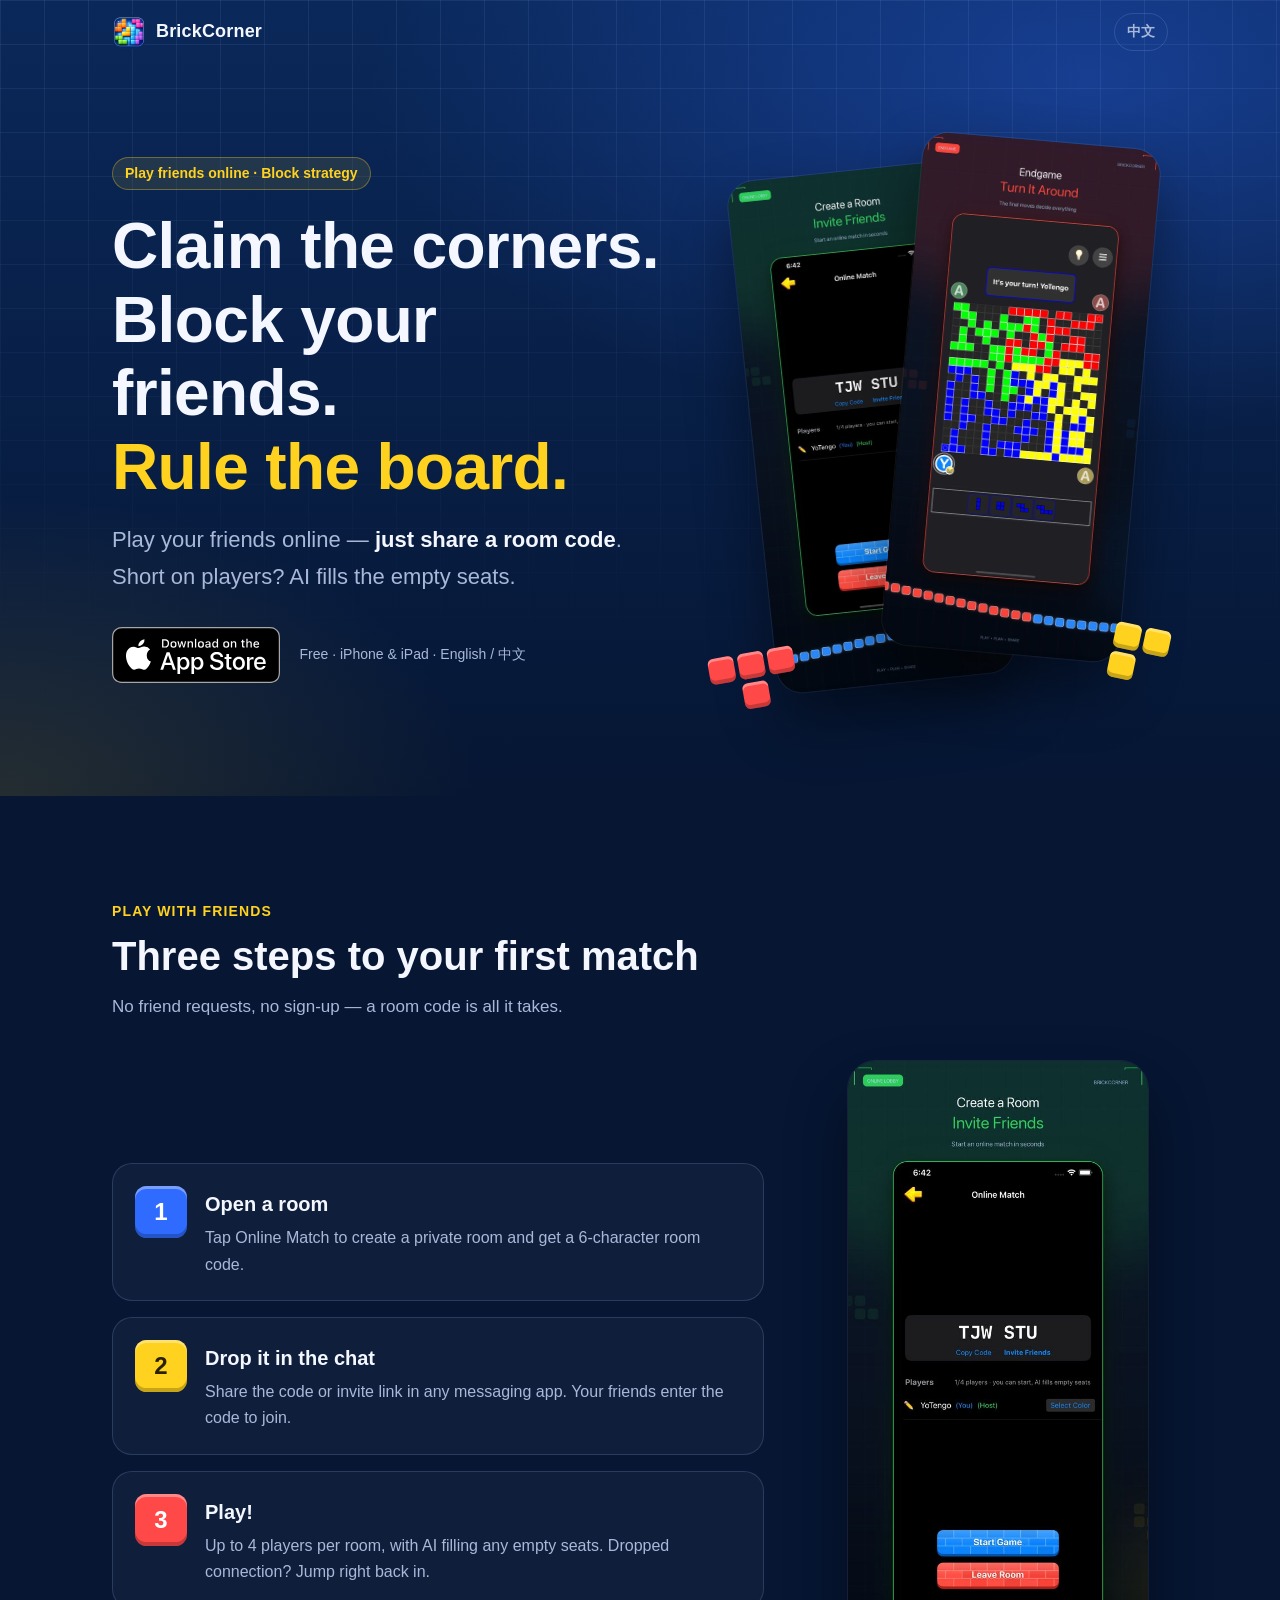
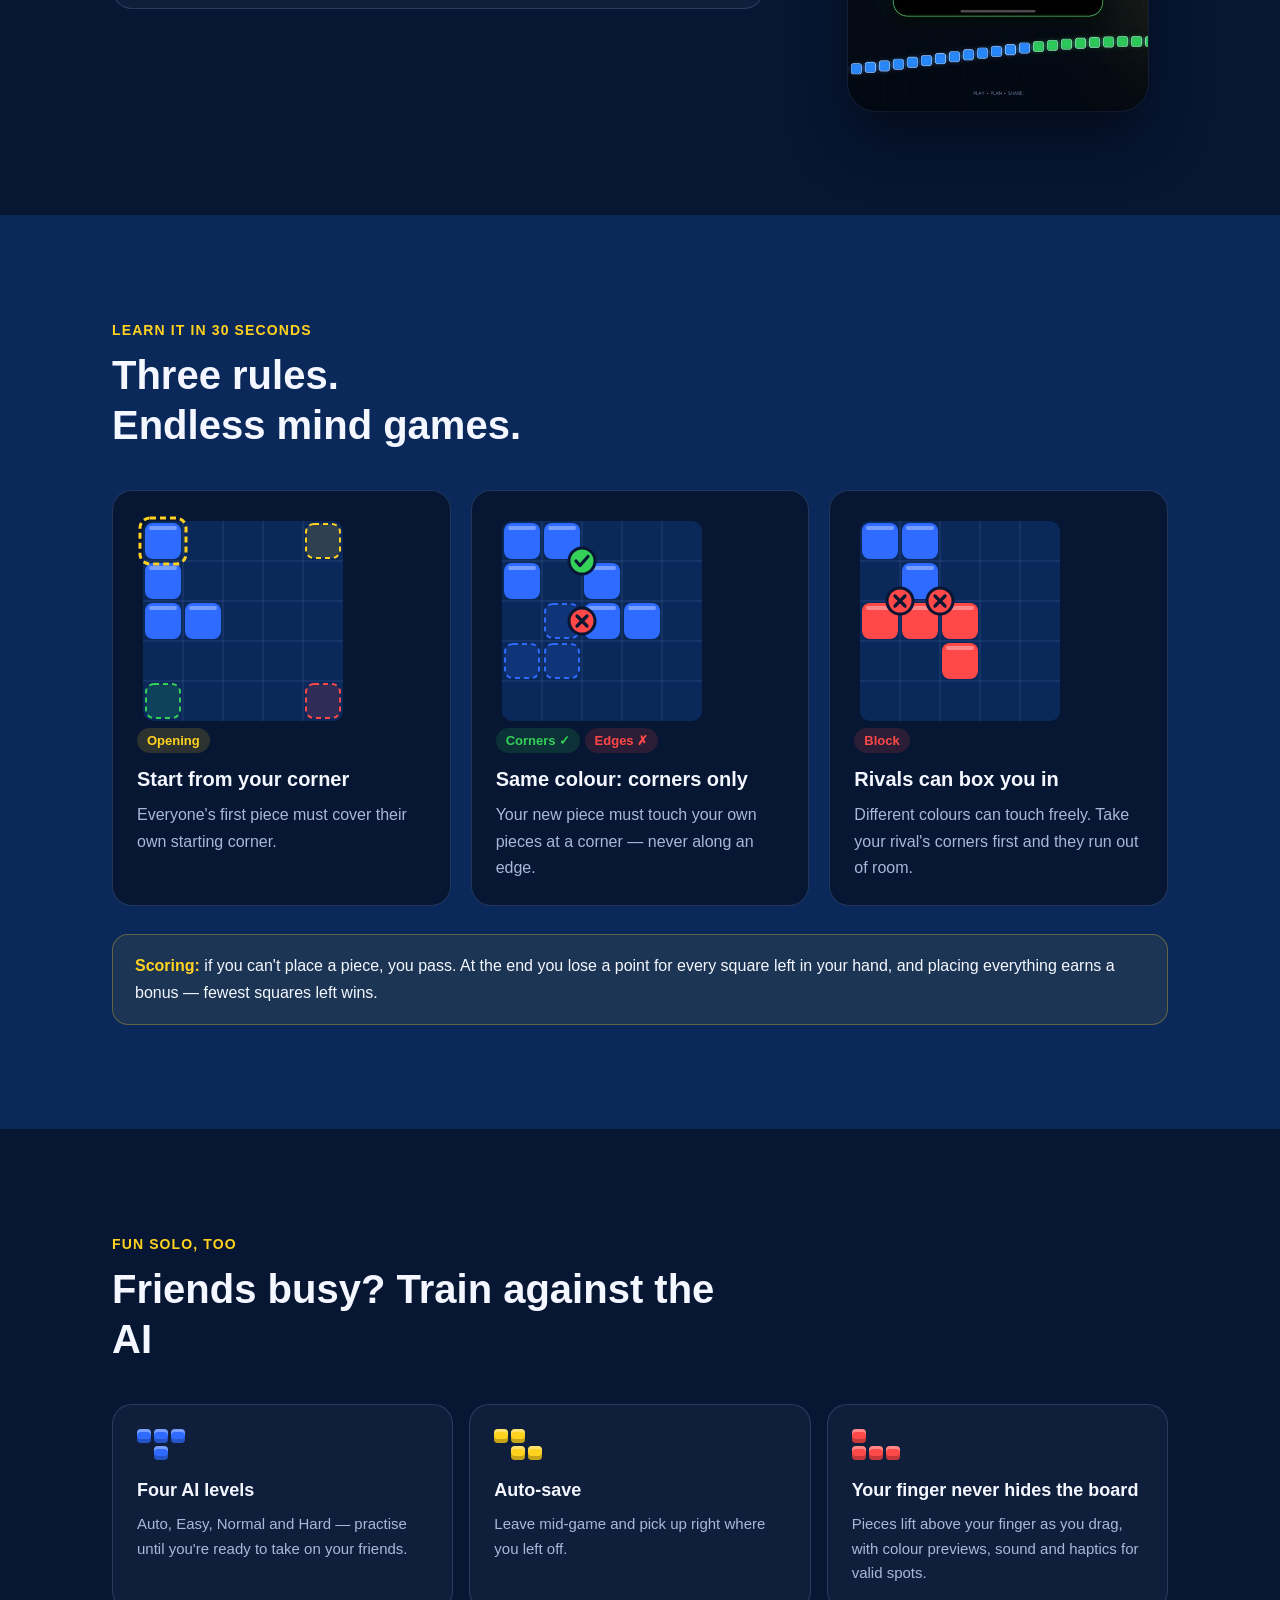
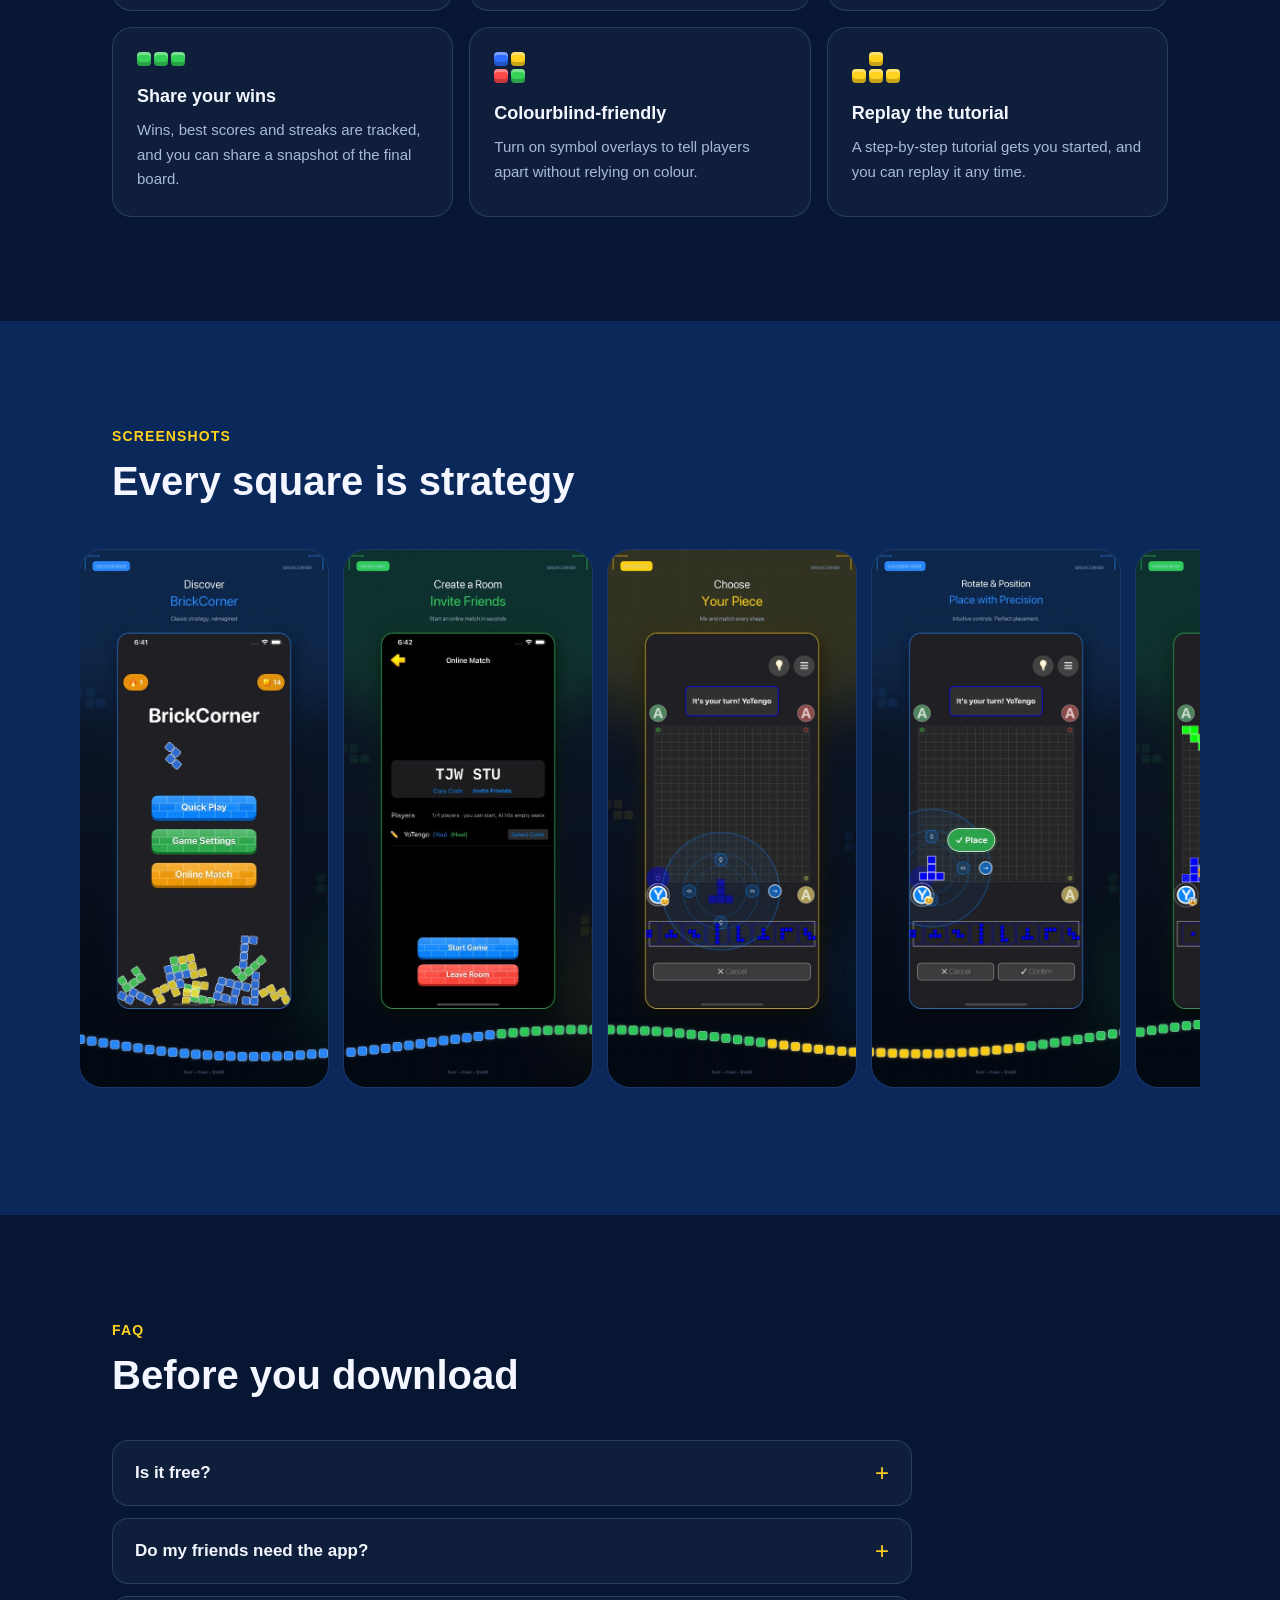
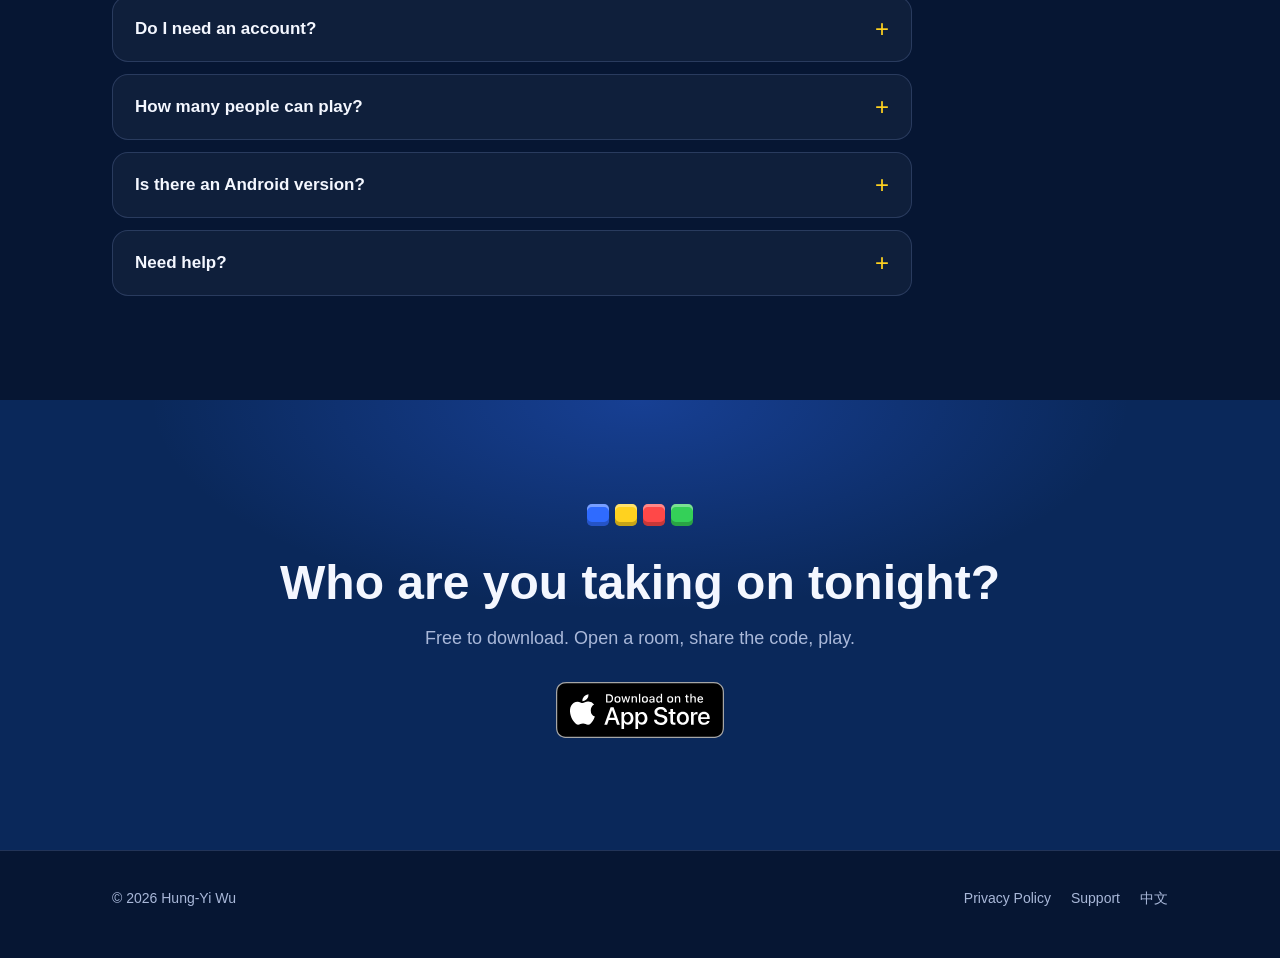
==== en/index.html @ bd691d8c "feat: 行銷網站首頁與好友邀請頁（中英） - 首頁 /BrickCorner/（中文）與 /BrickCorner/en/：主打好友線上對戰、三條規則圖解、AI 練功、截圖、FAQ - 邀請頁 /" ====
<!doctype html>
<html lang="en">
<head>
<meta charset="utf-8">
<meta name="viewport" content="width=device-width, initial-scale=1, viewport-fit=cover">
<title>BrickCorner — Claim the corners, block your friends</title>
<meta name="description" content="A free block strategy board game for iPhone and iPad. Same-colour pieces may only touch at the corners — grab territory and block your rivals. Open a private room, share the code and play your friends online, with AI filling any empty seats.">
<link rel="canonical" href="https://ntuetom.github.io/BrickCorner/en/">
<link rel="alternate" hreflang="zh-Hant" href="https://ntuetom.github.io/BrickCorner/">
<link rel="alternate" hreflang="en" href="https://ntuetom.github.io/BrickCorner/en/">
<link rel="alternate" hreflang="x-default" href="https://ntuetom.github.io/BrickCorner/">
<meta name="apple-itunes-app" content="app-id=6757150028">
<meta name="theme-color" content="#0a285a">

<meta property="og:type" content="website">
<meta property="og:site_name" content="BrickCorner">
<meta property="og:locale" content="en_US">
<meta property="og:locale:alternate" content="zh_TW">
<meta property="og:url" content="https://ntuetom.github.io/BrickCorner/en/">
<meta property="og:title" content="Claim the corners. Block your friends. Rule the board.">
<meta property="og:description" content="A block strategy board game you play with friends online. Open a room, share the code, start playing. Free on iPhone and iPad.">
<meta property="og:image" content="https://ntuetom.github.io/BrickCorner/assets/og/og-home-en.png">
<meta property="og:image:width" content="1200">
<meta property="og:image:height" content="630">
<meta property="og:image:alt" content="BrickCorner: Claim the corners. Block your friends. Rule the board.">
<meta name="twitter:card" content="summary_large_image">

<link rel="icon" type="image/png" href="../assets/img/favicon-64.png">
<link rel="apple-touch-icon" href="../assets/img/apple-touch-icon.png">
<link rel="stylesheet" href="../assets/site.css">
</head>
<body>

<header class="site-header">
  <div class="wrap">
    <a class="brand" href="./"><img src="../assets/img/apple-touch-icon.png" alt="" width="34" height="34">BrickCorner</a>
    <a class="lang-switch" href="../" hreflang="zh-Hant" lang="zh-Hant">中文</a>
  </div>
</header>

<main>

  <section class="hero">
    <div class="hero-grid" aria-hidden="true"></div>
    <div class="wrap">
      <div>
        <p class="eyebrow">Play friends online · Block strategy</p>
        <h1>Claim the corners.<br>Block your friends.<br><span class="hl">Rule the board.</span></h1>
        <p class="lead">Play your friends online — <strong>just share a room code</strong>.<br>Short on players? AI fills the empty seats.</p>
        <div class="cta-row">
          <a class="badge-link" href="https://apps.apple.com/app/id6757150028">
            <img src="../assets/img/appstore-en-us.svg" alt="Download BrickCorner on the App Store" width="168" height="56">
          </a>
          <p class="cta-meta">Free · iPhone &amp; iPad · English / 中文</p>
        </div>
      </div>

      <div class="hero-shots">
        <img class="shot shot-back" src="../assets/img/en/shot-2.jpg" alt="Online match room showing the room code and Invite Friends" width="540" height="1169">
        <img class="shot shot-front" src="../assets/img/en/shot-6.jpg" alt="Endgame board filled with four colours of pieces" width="540" height="1169">
        <div class="floating-piece fp-1" aria-hidden="true">
          <span class="brick c-yellow"></span><span class="brick c-yellow"></span>
          <span class="brick c-yellow"></span><span class="brick gap"></span>
        </div>
        <div class="floating-piece fp-2" aria-hidden="true">
          <span class="brick c-red"></span><span class="brick c-red"></span><span class="brick c-red"></span>
          <span class="brick gap"></span><span class="brick c-red"></span><span class="brick gap"></span>
        </div>
      </div>
    </div>
  </section>

  <section id="friends">
    <div class="wrap">
      <div class="section-head">
        <p class="kicker">Play with friends</p>
        <h2>Three steps to your first match</h2>
        <p>No friend requests, no sign-up — a room code is all it takes.</p>
      </div>
      <div class="steps-layout">
        <ol class="steps">
          <li class="step">
            <span class="step-num brick c-blue">1</span>
            <div>
              <h3>Open a room</h3>
              <p>Tap Online Match to create a private room and get a 6-character room code.</p>
            </div>
          </li>
          <li class="step">
            <span class="step-num brick c-yellow">2</span>
            <div>
              <h3>Drop it in the chat</h3>
              <p>Share the code or invite link in any messaging app. Your friends enter the code to join.</p>
            </div>
          </li>
          <li class="step">
            <span class="step-num brick c-red">3</span>
            <div>
              <h3>Play!</h3>
              <p>Up to 4 players per room, with AI filling any empty seats. Dropped connection? Jump right back in.</p>
            </div>
          </li>
        </ol>
        <img class="steps-shot" src="../assets/img/en/shot-2.jpg" alt="Online match room with the room code, Invite Friends button and player list" width="540" height="1169" loading="lazy">
      </div>
    </div>
  </section>

  <section id="rules" class="section-alt">
    <div class="wrap">
      <div class="section-head">
        <p class="kicker">Learn it in 30 seconds</p>
        <h2>Three rules.<br>Endless mind games.</h2>
      </div>
      <div class="rules">
        <article class="rule">
          <img src="../assets/img/rule-1.svg" alt="A blue piece covering the top-left starting square" width="212" height="212" loading="lazy">
          <span class="tag info">Opening</span>
          <h3>Start from your corner</h3>
          <p>Everyone's first piece must cover their own starting corner.</p>
        </article>
        <article class="rule">
          <img src="../assets/img/rule-2.svg" alt="Two blue pieces touching at a corner is allowed; a dashed piece touching a blue piece along an edge is not" width="212" height="212" loading="lazy">
          <span class="tag ok">Corners ✓</span> <span class="tag no">Edges ✗</span>
          <h3>Same colour: corners only</h3>
          <p>Your new piece must touch your own pieces at a corner — never along an edge.</p>
        </article>
        <article class="rule">
          <img src="../assets/img/rule-3.svg" alt="A red piece placed against a blue piece, blocking both of blue's open corners" width="212" height="212" loading="lazy">
          <span class="tag no">Block</span>
          <h3>Rivals can box you in</h3>
          <p>Different colours can touch freely. Take your rival's corners first and they run out of room.</p>
        </article>
      </div>
      <p class="rules-note"><strong>Scoring:</strong> if you can't place a piece, you pass. At the end you lose a point for every square left in your hand, and placing everything earns a bonus — fewest squares left wins.</p>
    </div>
  </section>

  <section id="features">
    <div class="wrap">
      <div class="section-head">
        <p class="kicker">Fun solo, too</p>
        <h2>Friends busy? Train against the AI</h2>
      </div>
      <div class="features">
        <article class="feature">
          <div class="mini" aria-hidden="true"><span class="brick c-blue"></span><span class="brick c-blue"></span><span class="brick c-blue"></span><span class="brick gap"></span><span class="brick c-blue"></span></div>
          <h3>Four AI levels</h3>
          <p>Auto, Easy, Normal and Hard — practise until you're ready to take on your friends.</p>
        </article>
        <article class="feature">
          <div class="mini" aria-hidden="true"><span class="brick c-yellow"></span><span class="brick c-yellow"></span><span class="brick gap"></span><span class="brick gap"></span><span class="brick c-yellow"></span><span class="brick c-yellow"></span></div>
          <h3>Auto-save</h3>
          <p>Leave mid-game and pick up right where you left off.</p>
        </article>
        <article class="feature">
          <div class="mini" aria-hidden="true"><span class="brick c-red"></span><span class="brick gap"></span><span class="brick gap"></span><span class="brick c-red"></span><span class="brick c-red"></span><span class="brick c-red"></span></div>
          <h3>Your finger never hides the board</h3>
          <p>Pieces lift above your finger as you drag, with colour previews, sound and haptics for valid spots.</p>
        </article>
        <article class="feature">
          <div class="mini" aria-hidden="true"><span class="brick c-green"></span><span class="brick c-green"></span><span class="brick c-green"></span></div>
          <h3>Share your wins</h3>
          <p>Wins, best scores and streaks are tracked, and you can share a snapshot of the final board.</p>
        </article>
        <article class="feature">
          <div class="mini" aria-hidden="true"><span class="brick c-blue"></span><span class="brick c-yellow"></span><span class="brick gap"></span><span class="brick c-red"></span><span class="brick c-green"></span></div>
          <h3>Colourblind-friendly</h3>
          <p>Turn on symbol overlays to tell players apart without relying on colour.</p>
        </article>
        <article class="feature">
          <div class="mini" aria-hidden="true"><span class="brick gap"></span><span class="brick c-yellow"></span><span class="brick gap"></span><span class="brick c-yellow"></span><span class="brick c-yellow"></span><span class="brick c-yellow"></span></div>
          <h3>Replay the tutorial</h3>
          <p>A step-by-step tutorial gets you started, and you can replay it any time.</p>
        </article>
      </div>
    </div>
  </section>

  <section id="screens" class="section-alt">
    <div class="wrap">
      <div class="section-head">
        <p class="kicker">Screenshots</p>
        <h2>Every square is strategy</h2>
      </div>
      <div class="gallery" tabindex="0" aria-label="Game screenshots, scroll sideways">
        <img src="../assets/img/en/shot-1.jpg" alt="Main menu" width="540" height="1169" loading="lazy">
        <img src="../assets/img/en/shot-2.jpg" alt="Invite friends to a room" width="540" height="1169" loading="lazy">
        <img src="../assets/img/en/shot-3.jpg" alt="Choose your piece" width="540" height="1169" loading="lazy">
        <img src="../assets/img/en/shot-4.jpg" alt="Rotate and place" width="540" height="1169" loading="lazy">
        <img src="../assets/img/en/shot-5.jpg" alt="Every square is strategy" width="540" height="1169" loading="lazy">
        <img src="../assets/img/en/shot-6.jpg" alt="Endgame comeback" width="540" height="1169" loading="lazy">
        <img src="../assets/img/en/shot-7.jpg" alt="Victory moment" width="540" height="1169" loading="lazy">
        <img src="../assets/img/en/shot-8.jpg" alt="Share the final board" width="540" height="1169" loading="lazy">
      </div>
    </div>
  </section>

  <section id="faq">
    <div class="wrap">
      <div class="section-head">
        <p class="kicker">FAQ</p>
        <h2>Before you download</h2>
      </div>
      <div class="faq">
        <details>
          <summary>Is it free?</summary>
          <p>Free to download and play, with ads. For an ad-free game, subscribe to Premium (monthly or yearly), which also gives you a daily coin bonus plus free hints and undo. Prices are shown in the App Store for your region.</p>
        </details>
        <details>
          <summary>Do my friends need the app?</summary>
          <p>Yes — they'll need to download BrickCorner (it's free). Then they open Online Match, choose Join and enter your room code.</p>
        </details>
        <details>
          <summary>Do I need an account?</summary>
          <p>No. Open the app and play — no account and no personal details required.</p>
        </details>
        <details>
          <summary>How many people can play?</summary>
          <p>Up to 4 per room. AI can take any empty seats, and you can also play solo against the AI.</p>
        </details>
        <details>
          <summary>Is there an Android version?</summary>
          <p>Not yet — BrickCorner is available on iPhone and iPad (iOS 16 or later).</p>
        </details>
        <details>
          <summary>Need help?</summary>
          <p>Visit the <a href="../support">support page</a> to get in touch. We usually reply within 24–48 hours.</p>
        </details>
      </div>
    </div>
  </section>

  <section class="final-cta">
    <div class="wrap">
      <div class="brick-row" aria-hidden="true">
        <span class="brick c-blue"></span><span class="brick c-yellow"></span><span class="brick c-red"></span><span class="brick c-green"></span>
      </div>
      <h2>Who are you taking on tonight?</h2>
      <p>Free to download. Open a room, share the code, play.</p>
      <a class="badge-link" href="https://apps.apple.com/app/id6757150028">
        <img src="../assets/img/appstore-en-us.svg" alt="Download BrickCorner on the App Store" width="168" height="56">
      </a>
    </div>
  </section>

</main>

<footer class="site-footer">
  <div class="wrap">
    <span>© 2026 Hung-Yi Wu</span>
    <nav aria-label="Footer">
      <a href="../privacy">Privacy Policy</a>
      <a href="../support">Support</a>
      <a href="../" hreflang="zh-Hant" lang="zh-Hant">中文</a>
    </nav>
  </div>
</footer>

</body>
</html>
---- assets/site.css ----
/* BrickCorner marketing site — shared styles */

:root {
  --navy-900: #061633;
  --navy-800: #0a285a;
  --navy-700: #12367a;
  --navy-600: #1c4796;
  --line: rgba(160, 190, 255, 0.18);
  --text: #f4f7ff;
  --muted: #a9b8d9;
  --blue: #2f6bff;
  --yellow: #ffd21f;
  --red: #ff4848;
  --green: #34d058;
  --radius: 20px;
  --max: 1120px;
  --font: -apple-system, BlinkMacSystemFont, "SF Pro Text", "PingFang TC", "Noto Sans TC",
    "Microsoft JhengHei", "Helvetica Neue", Arial, sans-serif;
}

* { box-sizing: border-box; }

html { -webkit-text-size-adjust: 100%; scroll-behavior: smooth; }

body {
  margin: 0;
  background: var(--navy-900);
  color: var(--text);
  font-family: var(--font);
  line-height: 1.65;
  overflow-x: hidden;
}

img { max-width: 100%; height: auto; display: block; }

a { color: inherit; }

.wrap {
  width: 100%;
  max-width: var(--max);
  margin: 0 auto;
  padding: 0 16px;
}

@media (min-width: 720px) {
  .wrap { padding: 0 32px; }
}

/* ---------- header ---------- */

.site-header {
  position: absolute;
  inset: 0 0 auto 0;
  z-index: 10;
}

.site-header .wrap {
  display: flex;
  align-items: center;
  justify-content: space-between;
  height: 64px;
}

.brand {
  display: flex;
  align-items: center;
  gap: 10px;
  font-weight: 800;
  font-size: 18px;
  letter-spacing: 0.01em;
  text-decoration: none;
}

.brand img {
  width: 34px;
  height: 34px;
  border-radius: 9px;
}

.lang-switch {
  font-size: 14px;
  font-weight: 600;
  color: var(--muted);
  text-decoration: none;
  padding: 6px 12px;
  border: 1px solid var(--line);
  border-radius: 999px;
}

.lang-switch:hover { color: var(--text); border-color: var(--muted); }

/* ---------- brick primitives ---------- */

.brick {
  --c: var(--blue);
  background: var(--c);
  border-radius: 22%;
  box-shadow:
    inset 0 3px 0 rgba(255, 255, 255, 0.35),
    inset 0 -4px 0 rgba(0, 0, 0, 0.22);
}

.c-blue { --c: var(--blue); }
.c-yellow { --c: var(--yellow); }
.c-red { --c: var(--red); }
.c-green { --c: var(--green); }

/* ---------- hero ---------- */

.hero {
  position: relative;
  padding: 112px 0 72px;
  background:
    radial-gradient(1200px 600px at 85% 10%, rgba(47, 107, 255, 0.35), transparent 60%),
    radial-gradient(800px 500px at 0% 100%, rgba(255, 210, 31, 0.12), transparent 60%),
    linear-gradient(180deg, var(--navy-800), var(--navy-900));
  overflow: hidden;
}

.hero-grid {
  position: absolute;
  inset: 0;
  background-image:
    linear-gradient(var(--line) 1px, transparent 1px),
    linear-gradient(90deg, var(--line) 1px, transparent 1px);
  background-size: 44px 44px;
  mask-image: linear-gradient(180deg, rgba(0, 0, 0, 0.55), transparent 85%);
  -webkit-mask-image: linear-gradient(180deg, rgba(0, 0, 0, 0.55), transparent 85%);
  pointer-events: none;
}

.hero .wrap {
  position: relative;
  display: grid;
  gap: 48px;
  align-items: center;
}

@media (min-width: 900px) {
  .hero { padding: 140px 0 96px; }
  .hero .wrap { grid-template-columns: 1.1fr 0.9fr; }
}

.eyebrow {
  display: inline-flex;
  align-items: center;
  gap: 8px;
  font-size: 14px;
  font-weight: 700;
  color: var(--yellow);
  background: rgba(255, 210, 31, 0.1);
  border: 1px solid rgba(255, 210, 31, 0.35);
  padding: 4px 12px;
  border-radius: 999px;
  margin: 0 0 20px;
}

.hero h1 {
  font-size: clamp(36px, 8.5vw, 64px);
  line-height: 1.15;
  font-weight: 900;
  letter-spacing: -0.01em;
  margin: 0 0 18px;
}

.hero h1 .hl {
  color: var(--yellow);
  white-space: nowrap;
}

.hero .lead {
  font-size: clamp(18px, 4.4vw, 22px);
  color: var(--muted);
  margin: 0 0 32px;
  max-width: 34em;
}

.hero .lead strong { color: var(--text); font-weight: 700; }

.cta-row {
  display: flex;
  flex-wrap: wrap;
  align-items: center;
  gap: 16px 20px;
}

.badge-link {
  display: inline-block;
  border-radius: 10px;
  transition: transform 0.15s ease;
}

.badge-link:hover { transform: translateY(-2px); }

.badge-link img { height: 56px; width: auto; }

.cta-meta {
  font-size: 14px;
  color: var(--muted);
  margin: 0;
}

/* hero screenshots */

.hero-shots {
  position: relative;
  height: 480px;
  max-width: 360px;
  margin: 0 auto;
  width: 100%;
}

.hero-shots .shot {
  position: absolute;
  width: 50%;
  border-radius: 26px;
  box-shadow: 0 30px 60px rgba(0, 0, 0, 0.45), 0 0 0 1px rgba(255, 255, 255, 0.08);
}

.hero-shots .shot-back {
  left: 7%;
  top: 30px;
  transform: rotate(-6deg);
}

.hero-shots .shot-front {
  right: 5%;
  top: 0;
  transform: rotate(5deg);
}

.floating-piece {
  position: absolute;
  display: grid;
  gap: 4px;
  z-index: 2;
}

.floating-piece span { width: 26px; height: 26px; }

.floating-piece.fp-1 {
  grid-template-columns: repeat(2, 26px);
  right: -6px;
  bottom: 18px;
  transform: rotate(12deg);
}

.floating-piece.fp-2 {
  grid-template-columns: repeat(3, 26px);
  left: -10px;
  bottom: -8px;
  transform: rotate(-10deg);
}

.floating-piece .gap { background: none; box-shadow: none; }

@media (min-width: 900px) {
  .hero-shots { height: 560px; max-width: 440px; }
  .hero-shots .shot { width: 54%; }
}

@media (prefers-reduced-motion: no-preference) {
  .floating-piece { animation: bob 5s ease-in-out infinite; }
  .floating-piece.fp-2 { animation-delay: -2.5s; }
}

@keyframes bob {
  0%, 100% { translate: 0 0; }
  50% { translate: 0 -10px; }
}

/* ---------- sections ---------- */

section { padding: 80px 0; }

@media (min-width: 900px) {
  section { padding: 104px 0; }
}

.section-alt { background: var(--navy-800); }

.section-head {
  max-width: 640px;
  margin: 0 0 40px;
}

.section-head .kicker {
  font-size: 14px;
  font-weight: 800;
  letter-spacing: 0.08em;
  text-transform: uppercase;
  color: var(--yellow);
  margin: 0 0 8px;
}

.section-head h2 {
  font-size: clamp(28px, 6vw, 40px);
  line-height: 1.25;
  font-weight: 900;
  margin: 0 0 12px;
}

.section-head p {
  color: var(--muted);
  font-size: 17px;
  margin: 0;
}

/* steps */

.steps-layout {
  display: grid;
  gap: 40px;
  align-items: center;
}

@media (min-width: 900px) {
  .steps-layout { grid-template-columns: 1fr 340px; gap: 64px; }
}

.steps {
  list-style: none;
  margin: 0;
  padding: 0;
  display: grid;
  gap: 16px;
}

.step {
  display: grid;
  grid-template-columns: 52px 1fr;
  gap: 18px;
  align-items: start;
  padding: 22px;
  border-radius: var(--radius);
  background: rgba(255, 255, 255, 0.04);
  border: 1px solid var(--line);
}

.step-num {
  width: 52px;
  height: 52px;
  display: grid;
  place-items: center;
  font-size: 24px;
  font-weight: 900;
  color: #fff;
}

.step-num.c-yellow { color: #2a2100; }

.step h3 {
  margin: 2px 0 4px;
  font-size: 20px;
  font-weight: 800;
}

.step p { margin: 0; color: var(--muted); }

/* the hero already shows this screen on small layouts */
.steps-shot { display: none; }

@media (min-width: 900px) {
  .steps-shot { display: block; }
}

.steps-shot {
  border-radius: 28px;
  box-shadow: 0 30px 60px rgba(0, 0, 0, 0.45), 0 0 0 1px rgba(255, 255, 255, 0.08);
  max-width: 300px;
  margin: 0 auto;
}

/* rules */

.rules {
  display: grid;
  gap: 20px;
}

@media (min-width: 760px) {
  .rules { grid-template-columns: repeat(3, 1fr); }
}

.rule {
  padding: 24px;
  border-radius: var(--radius);
  background: var(--navy-900);
  border: 1px solid var(--line);
}

.rule svg {
  width: 100%;
  height: auto;
  max-width: 220px;
  margin: 0 auto 20px;
  display: block;
}

.rule h3 {
  margin: 0 0 6px;
  font-size: 20px;
  font-weight: 800;
}

.rule p { margin: 0; color: var(--muted); }

.rule .tag {
  display: inline-block;
  font-size: 13px;
  font-weight: 800;
  padding: 2px 10px;
  border-radius: 999px;
  margin-bottom: 10px;
}

.tag.ok { background: rgba(52, 208, 88, 0.15); color: var(--green); }
.tag.no { background: rgba(255, 72, 72, 0.15); color: var(--red); }
.tag.info { background: rgba(255, 210, 31, 0.15); color: var(--yellow); }

.rules-note {
  margin: 28px 0 0;
  padding: 18px 22px;
  border-radius: 16px;
  background: rgba(255, 210, 31, 0.08);
  border: 1px solid rgba(255, 210, 31, 0.3);
  color: var(--text);
}

.rules-note strong { color: var(--yellow); }

/* features */

.features {
  display: grid;
  gap: 16px;
}

@media (min-width: 640px) {
  .features { grid-template-columns: repeat(2, 1fr); }
}

@media (min-width: 960px) {
  .features { grid-template-columns: repeat(3, 1fr); }
}

.feature {
  padding: 24px;
  border-radius: var(--radius);
  background: rgba(255, 255, 255, 0.04);
  border: 1px solid var(--line);
}

.feature .mini {
  display: grid;
  grid-template-columns: repeat(3, 14px);
  gap: 3px;
  margin-bottom: 16px;
}

.feature .mini span { width: 14px; height: 14px; border-radius: 4px; }
.feature .mini .gap { background: none; box-shadow: none; }

.feature h3 {
  margin: 0 0 6px;
  font-size: 18px;
  font-weight: 800;
}

.feature p { margin: 0; color: var(--muted); font-size: 15px; }

/* gallery */

.gallery {
  display: flex;
  gap: 16px;
  overflow-x: auto;
  scroll-snap-type: x mandatory;
  padding: 4px 16px 24px;
  margin: 0 -16px;
  scrollbar-width: thin;
  scrollbar-color: var(--navy-600) transparent;
}

@media (min-width: 720px) {
  .gallery { padding: 4px 32px 24px; margin: 0 -32px; }
}

.gallery img {
  flex: 0 0 auto;
  width: 220px;
  height: auto;
  aspect-ratio: 540 / 1169;
  border-radius: 22px;
  scroll-snap-align: start;
  box-shadow: 0 0 0 1px rgba(255, 255, 255, 0.08);
}

@media (min-width: 900px) {
  .gallery img { width: 248px; }
}

/* faq */

.faq {
  display: grid;
  gap: 12px;
  max-width: 800px;
}

.faq details {
  border-radius: 16px;
  background: rgba(255, 255, 255, 0.04);
  border: 1px solid var(--line);
}

.faq summary {
  cursor: pointer;
  list-style: none;
  padding: 18px 52px 18px 22px;
  font-weight: 700;
  font-size: 17px;
  position: relative;
}

.faq summary::-webkit-details-marker { display: none; }

.faq summary::after {
  content: "+";
  position: absolute;
  right: 22px;
  top: 50%;
  transform: translateY(-50%);
  font-size: 24px;
  font-weight: 400;
  color: var(--yellow);
}

.faq details[open] summary::after { content: "–"; }

.faq details p {
  margin: 0;
  padding: 0 22px 20px;
  color: var(--muted);
}

.faq details a { color: var(--yellow); }

/* final cta */

.final-cta {
  text-align: center;
  background:
    radial-gradient(700px 300px at 50% 0%, rgba(47, 107, 255, 0.35), transparent 70%),
    var(--navy-800);
}

.final-cta h2 {
  font-size: clamp(30px, 7vw, 48px);
  font-weight: 900;
  line-height: 1.2;
  margin: 0 0 12px;
}

.final-cta p { color: var(--muted); margin: 0 0 28px; font-size: 18px; }

.final-cta .badge-link img { margin: 0 auto; }

.brick-row {
  display: flex;
  justify-content: center;
  gap: 6px;
  margin: 0 0 28px;
}

.brick-row span { width: 22px; height: 22px; }

/* footer */

.site-footer {
  padding: 36px 0 48px;
  border-top: 1px solid var(--line);
  font-size: 14px;
  color: var(--muted);
}

.site-footer .wrap {
  display: flex;
  flex-wrap: wrap;
  gap: 16px 28px;
  align-items: center;
  justify-content: space-between;
}

.site-footer nav {
  display: flex;
  flex-wrap: wrap;
  gap: 8px 20px;
}

.site-footer a { text-decoration: none; }
.site-footer a:hover { color: var(--text); text-decoration: underline; }

/* ---------- invite page ---------- */

.invite {
  min-height: 100vh;
  min-height: 100dvh;
  padding: 96px 0 56px;
  background:
    radial-gradient(900px 500px at 50% -10%, rgba(47, 107, 255, 0.4), transparent 65%),
    var(--navy-900);
}

.invite .wrap { max-width: 560px; }

.invite-card {
  text-align: center;
}

.invite-card h1 {
  font-size: clamp(28px, 7.5vw, 40px);
  font-weight: 900;
  line-height: 1.25;
  margin: 0 0 10px;
}

.invite-card .sub {
  color: var(--muted);
  margin: 0 0 32px;
  font-size: 17px;
}

.code-label {
  font-size: 14px;
  font-weight: 700;
  color: var(--muted);
  letter-spacing: 0.06em;
  margin: 0 0 12px;
}

.code-tiles {
  display: flex;
  justify-content: center;
  gap: 6px;
  margin: 0 0 16px;
}

.code-tiles span {
  --c: var(--navy-600);
  width: clamp(40px, 12vw, 54px);
  height: clamp(50px, 15vw, 66px);
  display: grid;
  place-items: center;
  font-size: clamp(26px, 8vw, 36px);
  font-weight: 900;
  font-family: ui-monospace, "SF Mono", Menlo, monospace;
  color: #fff;
}

.code-tiles .split { margin-left: 10px; }

.copy-btn {
  appearance: none;
  border: 1px solid var(--line);
  background: transparent;
  color: var(--text);
  font: inherit;
  font-size: 15px;
  font-weight: 600;
  padding: 8px 18px;
  border-radius: 999px;
  cursor: pointer;
}

.copy-btn:hover { border-color: var(--muted); }

.btn {
  display: block;
  width: 100%;
  text-align: center;
  text-decoration: none;
  font-weight: 800;
  font-size: 19px;
  padding: 17px 24px;
  border-radius: 16px;
}

.btn-primary {
  background: var(--yellow);
  color: #231b00;
  box-shadow: inset 0 3px 0 rgba(255, 255, 255, 0.45), inset 0 -5px 0 rgba(0, 0, 0, 0.18),
    0 12px 30px rgba(255, 210, 31, 0.25);
}

.btn-primary:active { transform: translateY(1px); }

.invite-actions {
  margin: 32px 0 0;
  display: grid;
  gap: 12px;
}

.hint {
  font-size: 14px;
  color: var(--muted);
  margin: 0;
}

.panel {
  margin: 28px 0 0;
  padding: 22px;
  border-radius: var(--radius);
  background: rgba(255, 255, 255, 0.05);
  border: 1px solid var(--line);
  text-align: left;
}

.panel h2 {
  font-size: 18px;
  font-weight: 800;
  margin: 0 0 12px;
}

.panel .badge-link img { height: 50px; }

.panel ol {
  margin: 16px 0 0;
  padding-left: 1.3em;
  color: var(--muted);
}

.panel ol strong { color: var(--text); }

.invite-footer {
  text-align: center;
  margin-top: 36px;
  font-size: 14px;
  color: var(--muted);
}

.invite-footer a { color: var(--muted); }

[hidden] { display: none !important; }
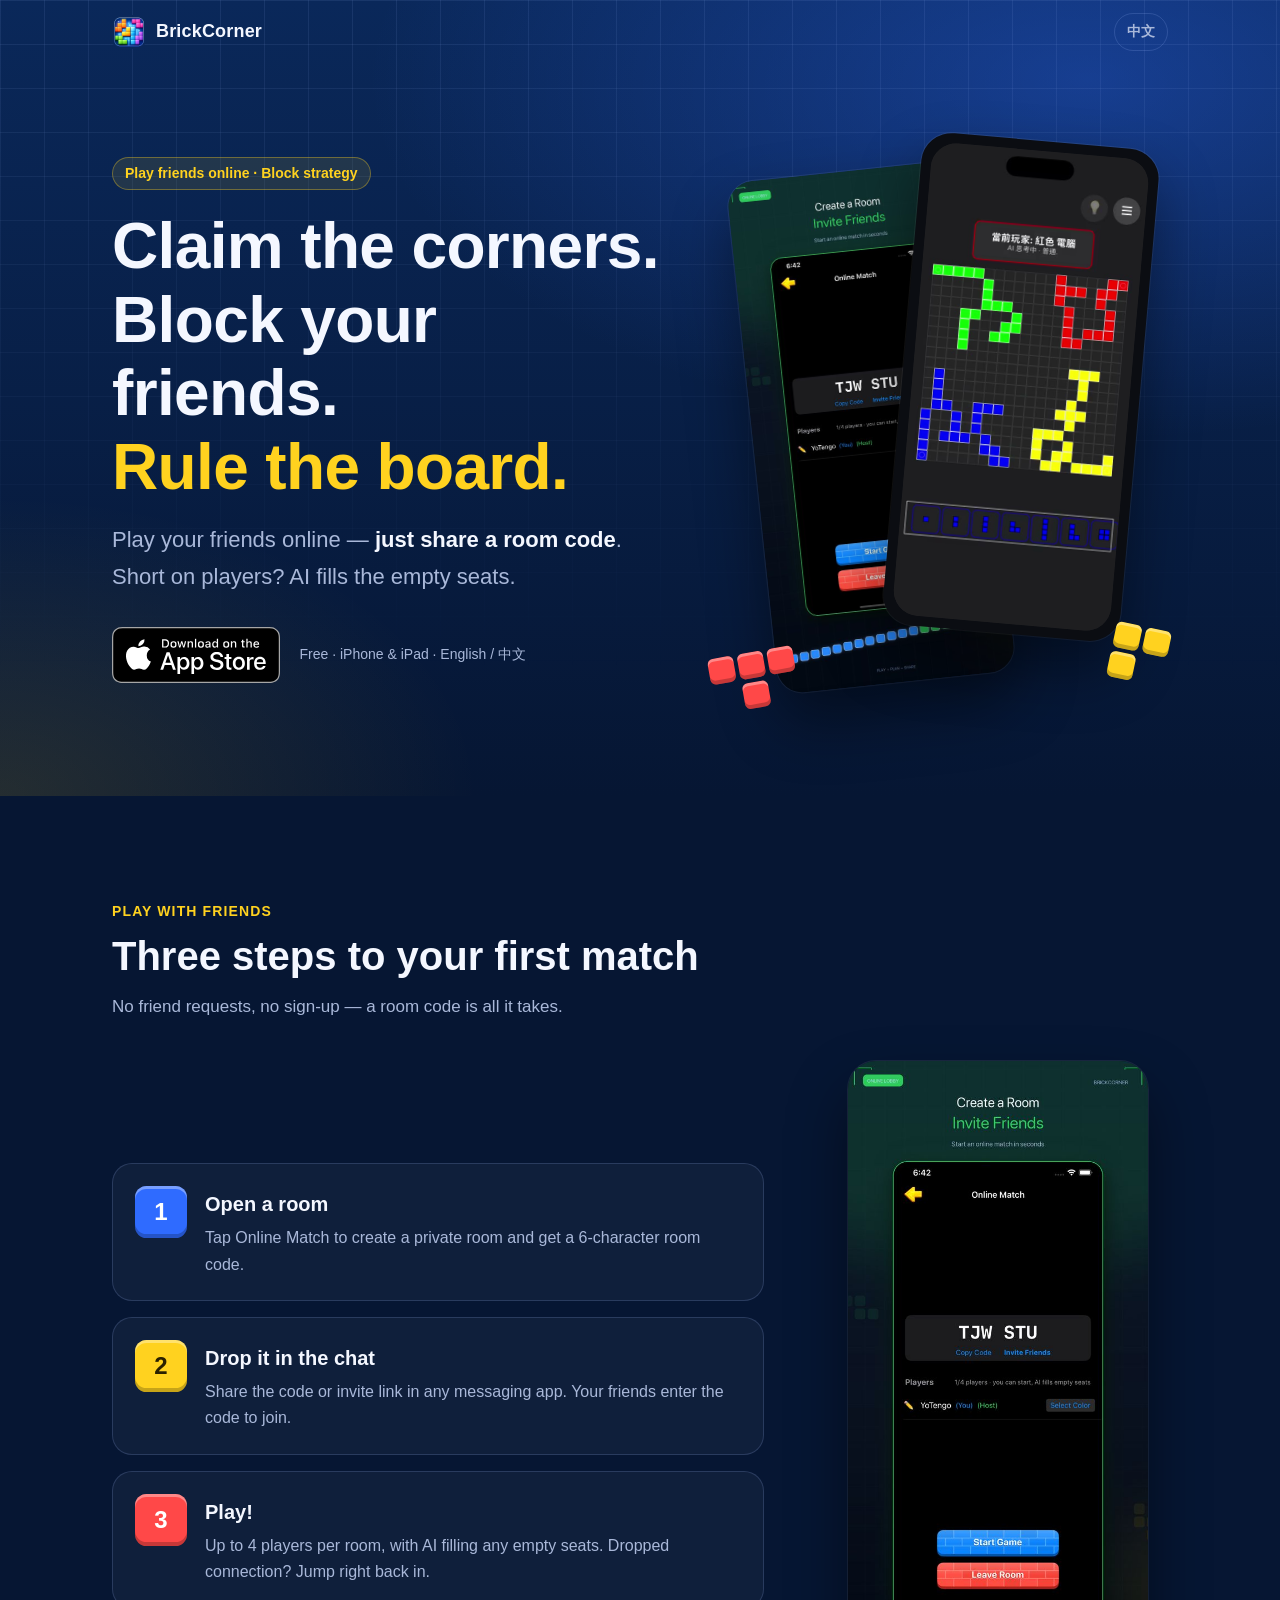
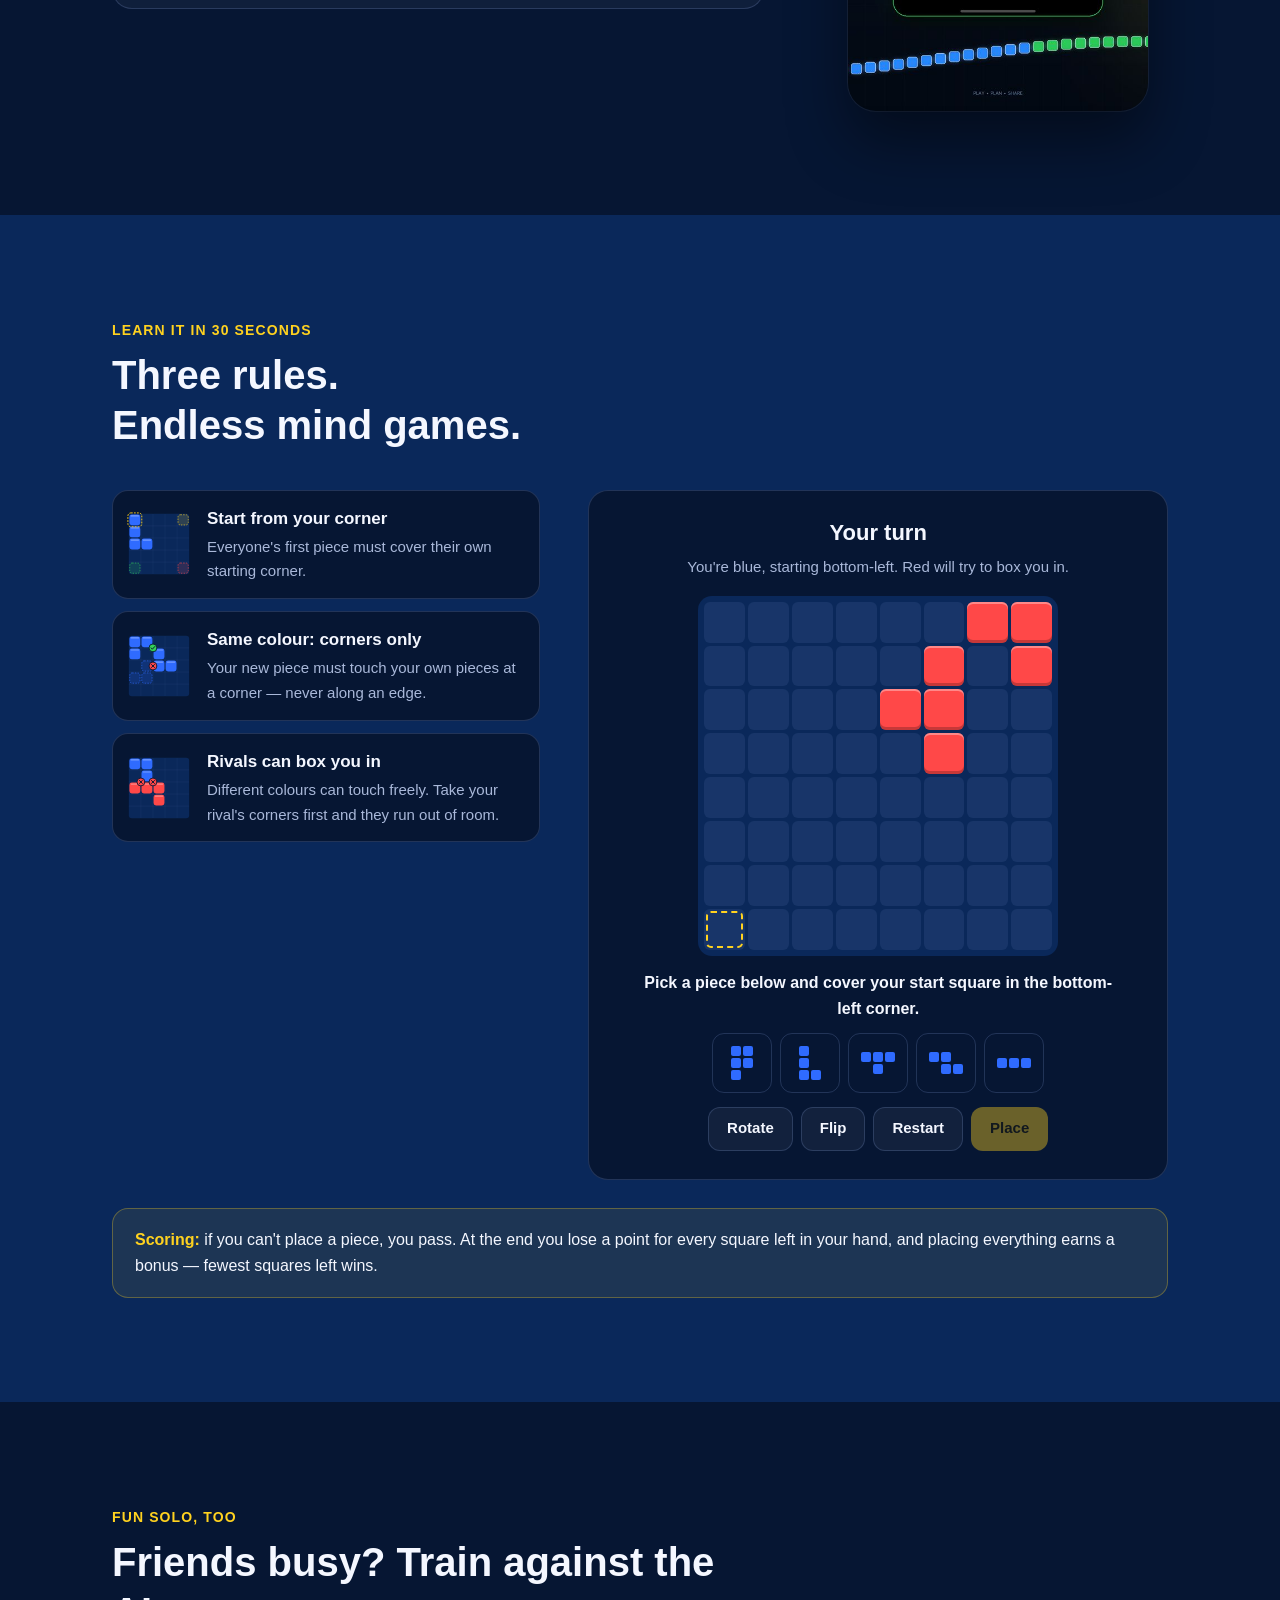
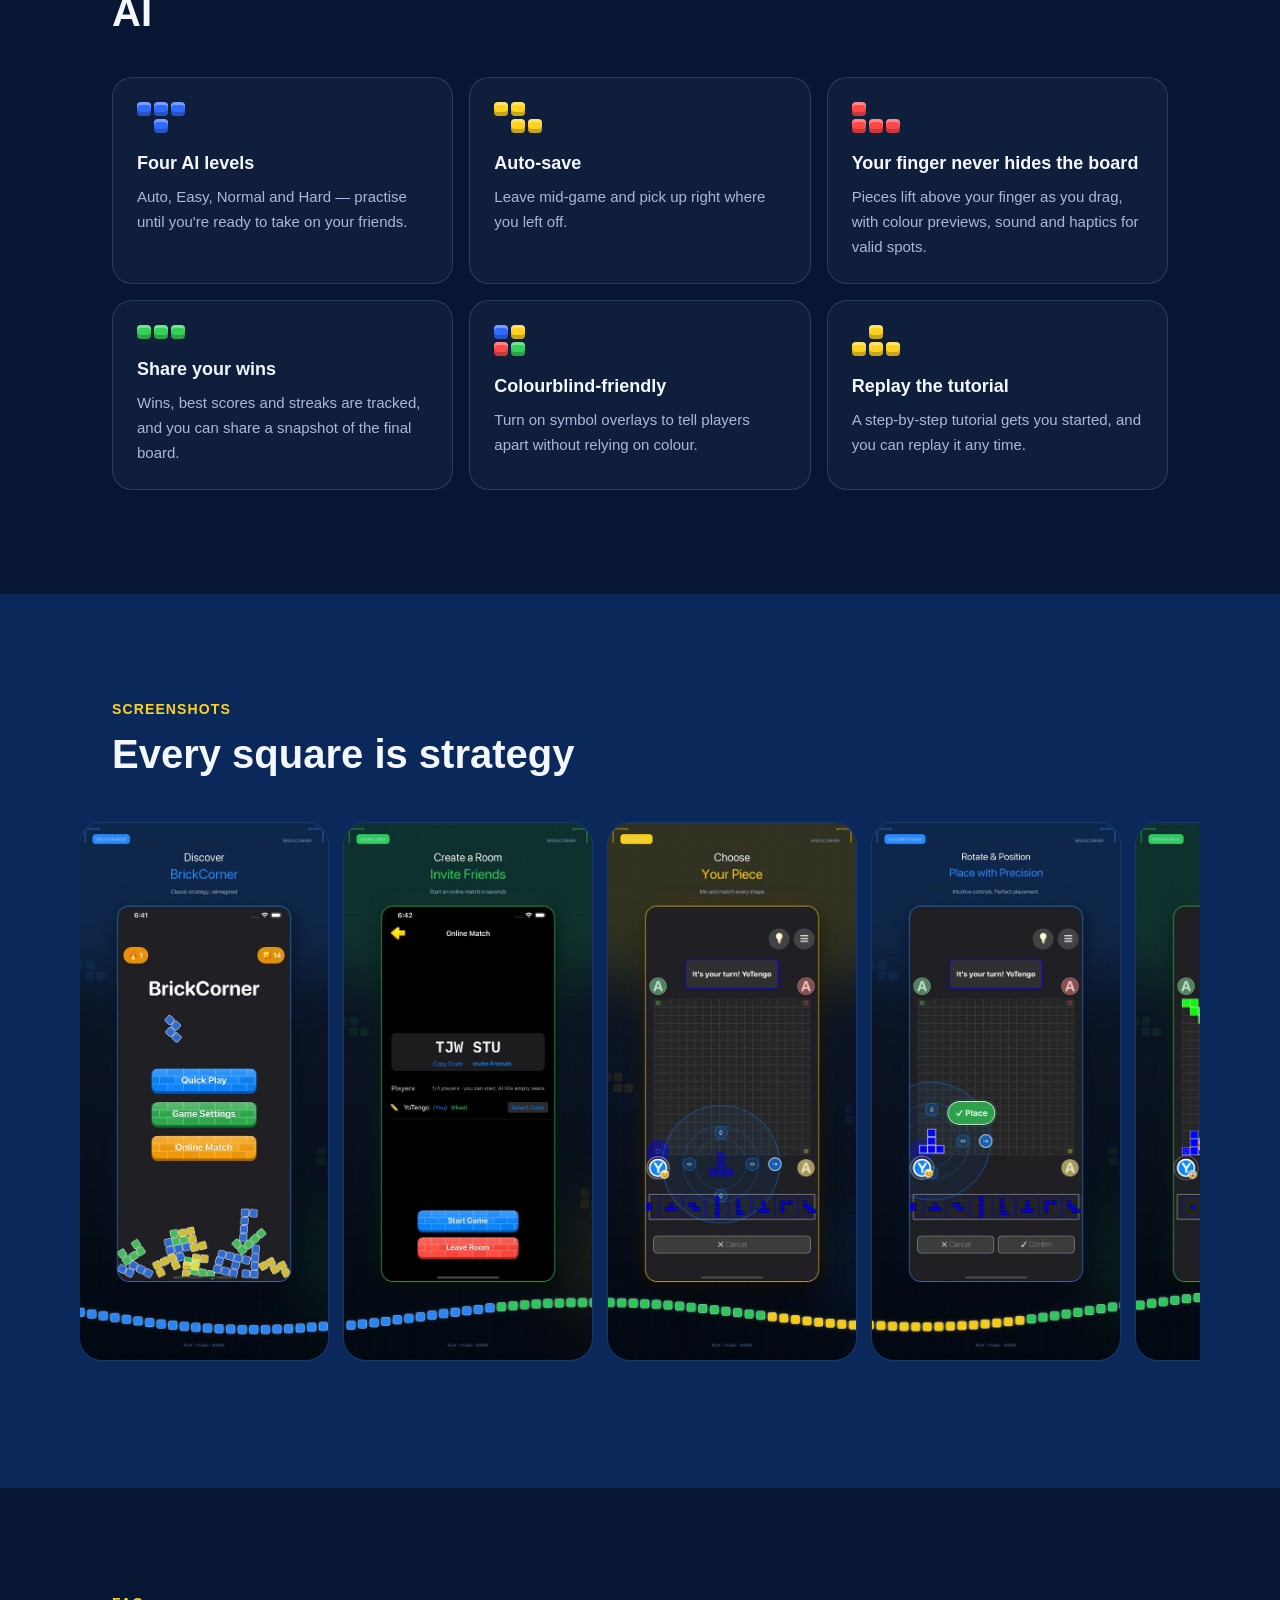
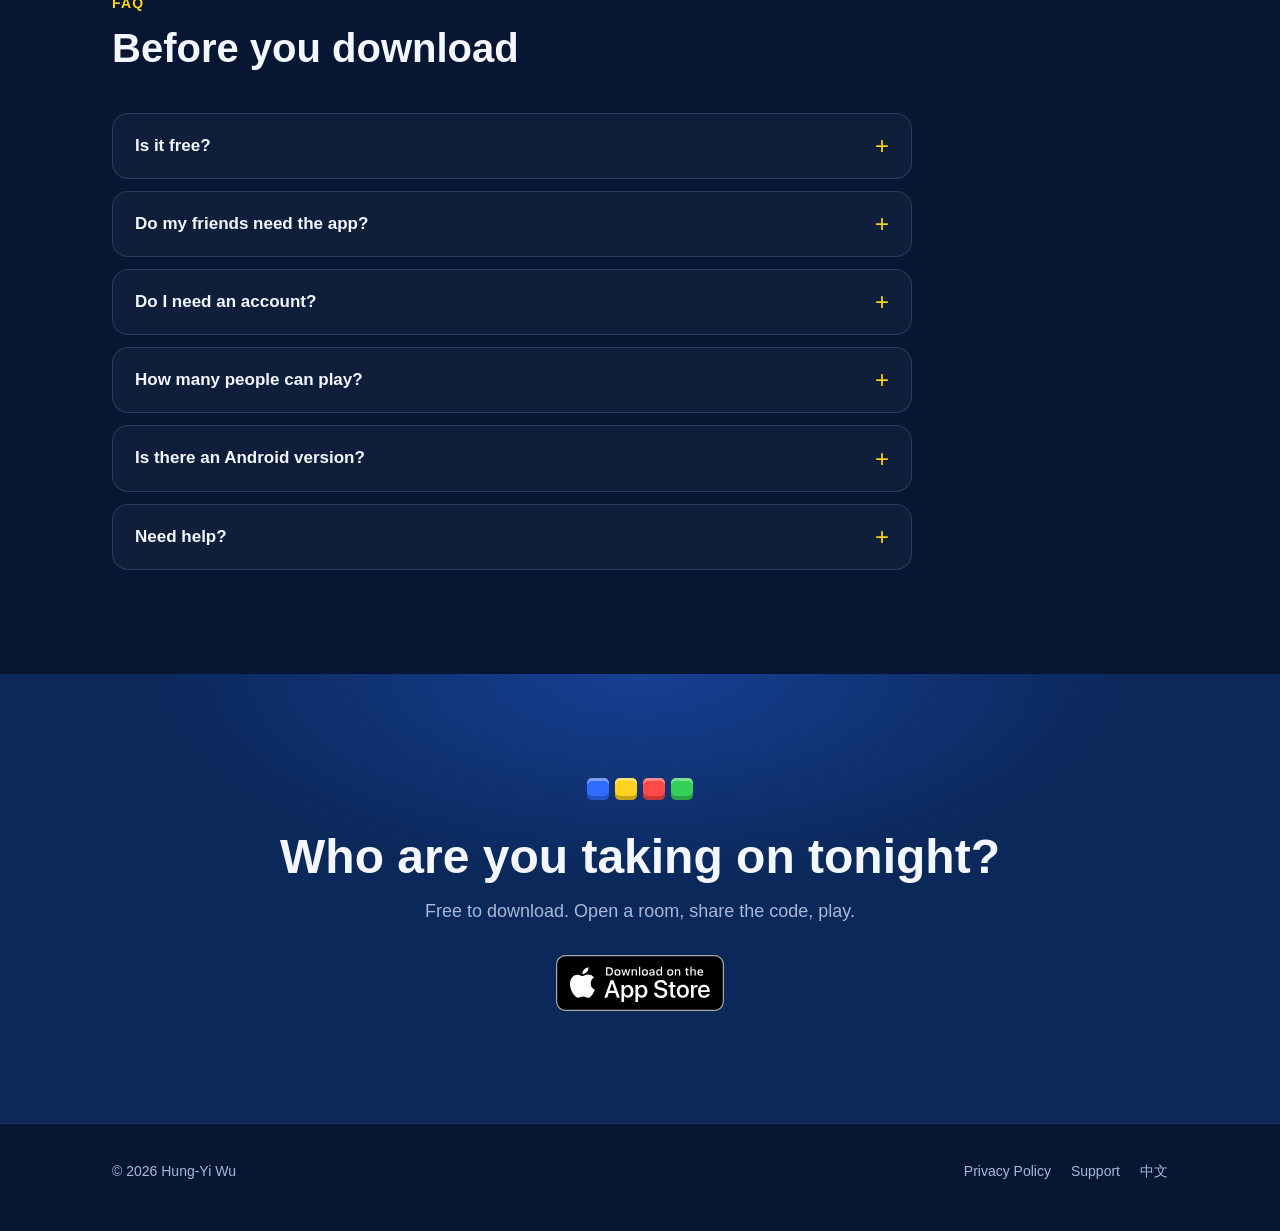
==== commit 6675cb54: "feat: 首頁加入實機對局影片與規則試玩棋盤 - 主視覺：手機外框裡循環播放 14 秒實機對局（模擬器錄製、3 倍速，325KB）；減少動態效果時只顯示封面 - 規則區：8×8 試玩棋盤，點拼塊→點" ====
--- a/en/index.html
+++ b/en/index.html
@@ -57,7 +57,11 @@
 
       <div class="hero-shots">
         <img class="shot shot-back" src="../assets/img/en/shot-2.jpg" alt="Online match room showing the room code and Invite Friends" width="540" height="1169">
-        <img class="shot shot-front" src="../assets/img/en/shot-6.jpg" alt="Endgame board filled with four colours of pieces" width="540" height="1169">
+        <div class="shot shot-front phone">
+          <video class="phone-video" src="../assets/video/gameplay.mp4" poster="../assets/video/gameplay-poster.jpg"
+                 width="480" height="1044" autoplay muted loop playsinline preload="metadata"
+                 aria-label="Real gameplay: four players take turns placing pieces as the board fills up"></video>
+        </div>
         <div class="floating-piece fp-1" aria-hidden="true">
           <span class="brick c-yellow"></span><span class="brick c-yellow"></span>
           <span class="brick c-yellow"></span><span class="brick gap"></span>
@@ -112,25 +116,52 @@
         <p class="kicker">Learn it in 30 seconds</p>
         <h2>Three rules.<br>Endless mind games.</h2>
       </div>
-      <div class="rules">
-        <article class="rule">
-          <img src="../assets/img/rule-1.svg" alt="A blue piece covering the top-left starting square" width="212" height="212" loading="lazy">
-          <span class="tag info">Opening</span>
-          <h3>Start from your corner</h3>
-          <p>Everyone's first piece must cover their own starting corner.</p>
-        </article>
-        <article class="rule">
-          <img src="../assets/img/rule-2.svg" alt="Two blue pieces touching at a corner is allowed; a dashed piece touching a blue piece along an edge is not" width="212" height="212" loading="lazy">
-          <span class="tag ok">Corners ✓</span> <span class="tag no">Edges ✗</span>
-          <h3>Same colour: corners only</h3>
-          <p>Your new piece must touch your own pieces at a corner — never along an edge.</p>
-        </article>
-        <article class="rule">
-          <img src="../assets/img/rule-3.svg" alt="A red piece placed against a blue piece, blocking both of blue's open corners" width="212" height="212" loading="lazy">
-          <span class="tag no">Block</span>
-          <h3>Rivals can box you in</h3>
-          <p>Different colours can touch freely. Take your rival's corners first and they run out of room.</p>
-        </article>
+      <div class="rules-layout">
+        <ol class="rule-list">
+          <li class="rule-item">
+            <img src="../assets/img/rule-1.svg" alt="" width="64" height="64" loading="lazy">
+            <div>
+              <h3>Start from your corner</h3>
+              <p>Everyone's first piece must cover their own starting corner.</p>
+            </div>
+          </li>
+          <li class="rule-item">
+            <img src="../assets/img/rule-2.svg" alt="" width="64" height="64" loading="lazy">
+            <div>
+              <h3>Same colour: corners only</h3>
+              <p>Your new piece must touch your own pieces at a corner — never along an edge.</p>
+            </div>
+          </li>
+          <li class="rule-item">
+            <img src="../assets/img/rule-3.svg" alt="" width="64" height="64" loading="lazy">
+            <div>
+              <h3>Rivals can box you in</h3>
+              <p>Different colours can touch freely. Take your rival's corners first and they run out of room.</p>
+            </div>
+          </li>
+        </ol>
+
+        <div class="trial" id="trial">
+          <h3 class="trial-title">Your turn</h3>
+          <p class="trial-sub">You're blue, starting bottom-left. Red will try to box you in.</p>
+          <div class="trial-board" id="trial-board" role="group" aria-label="Practice board, 8 by 8"></div>
+          <p class="trial-msg" id="trial-msg" role="status" aria-live="polite"></p>
+          <div class="trial-tray" id="trial-tray" role="group" aria-label="Your pieces"></div>
+          <div class="trial-controls">
+            <button type="button" class="trial-btn" id="trial-rotate">Rotate</button>
+            <button type="button" class="trial-btn" id="trial-flip">Flip</button>
+            <button type="button" class="trial-btn" id="trial-reset">Restart</button>
+            <button type="button" class="trial-btn primary" id="trial-place" disabled>Place</button>
+          </div>
+          <div class="trial-end" id="trial-end" hidden>
+            <p id="trial-end-msg"></p>
+            <a class="badge-link" href="https://apps.apple.com/app/id6757150028">
+              <img src="../assets/img/appstore-en-us.svg" alt="Download BrickCorner on the App Store" width="168" height="56">
+            </a>
+            <button type="button" class="trial-btn" id="trial-restart">Play again</button>
+          </div>
+          <noscript><p class="trial-msg">Turn on JavaScript to try it here.</p></noscript>
+        </div>
       </div>
       <p class="rules-note"><strong>Scoring:</strong> if you can't place a piece, you pass. At the end you lose a point for every square left in your hand, and placing everything earns a bonus — fewest squares left wins.</p>
     </div>
@@ -257,5 +288,6 @@
   </div>
 </footer>
 
+<script src="../assets/home.js" defer></script>
 </body>
 </html>
--- a/assets/site.css
+++ b/assets/site.css
@@ -254,6 +254,23 @@
 
 .floating-piece .gap { background: none; box-shadow: none; }
 
+/* the gameplay video sits in a phone frame */
+.hero-shots .phone {
+  padding: 2.2%;
+  background: #0b0d12;
+  border-radius: 13% / 6%;
+  z-index: 1;
+}
+
+.phone-video {
+  display: block;
+  width: 100%;
+  height: auto;
+  aspect-ratio: 480 / 1044;
+  border-radius: 11.5% / 5.3%;
+  background: #1e1e21;
+}
+
 @media (min-width: 900px) {
   .hero-shots { height: 560px; max-width: 440px; }
   .hero-shots .shot { width: 54%; }
@@ -371,52 +388,216 @@
   margin: 0 auto;
 }
 
-/* rules */
-
-.rules {
-  display: grid;
-  gap: 20px;
-}
-
-@media (min-width: 760px) {
-  .rules { grid-template-columns: repeat(3, 1fr); }
-}
-
-.rule {
-  padding: 24px;
+/* rules + try-it board */
+
+.rules-layout {
+  display: grid;
+  gap: 32px;
+  align-items: start;
+}
+
+@media (min-width: 900px) {
+  .rules-layout { grid-template-columns: 0.85fr 1.15fr; gap: 48px; }
+}
+
+.rule-list {
+  list-style: none;
+  margin: 0;
+  padding: 0;
+  display: grid;
+  gap: 12px;
+}
+
+.rule-item {
+  display: grid;
+  grid-template-columns: 64px 1fr;
+  gap: 16px;
+  align-items: center;
+  padding: 14px 18px 14px 14px;
+  border-radius: 16px;
+  background: var(--navy-900);
+  border: 1px solid var(--line);
+}
+
+.rule-item img { width: 64px; height: 64px; }
+
+.rule-item h3 {
+  margin: 0 0 2px;
+  font-size: 17px;
+  font-weight: 800;
+}
+
+.rule-item p { margin: 0; color: var(--muted); font-size: 15px; }
+
+.trial {
+  padding: 20px 16px 22px;
   border-radius: var(--radius);
   background: var(--navy-900);
   border: 1px solid var(--line);
-}
-
-.rule svg {
+  text-align: center;
+}
+
+@media (min-width: 720px) {
+  .trial { padding: 24px 28px 28px; }
+}
+
+.trial-title {
+  margin: 0 0 4px;
+  font-size: 22px;
+  font-weight: 900;
+}
+
+.trial-sub { margin: 0 0 16px; color: var(--muted); font-size: 15px; }
+
+.trial-board {
+  display: grid;
+  grid-template-columns: repeat(8, 1fr);
+  gap: 3px;
   width: 100%;
-  height: auto;
-  max-width: 220px;
-  margin: 0 auto 20px;
-  display: block;
-}
-
-.rule h3 {
-  margin: 0 0 6px;
-  font-size: 20px;
-  font-weight: 800;
-}
-
-.rule p { margin: 0; color: var(--muted); }
-
-.rule .tag {
-  display: inline-block;
-  font-size: 13px;
-  font-weight: 800;
-  padding: 2px 10px;
-  border-radius: 999px;
-  margin-bottom: 10px;
-}
-
-.tag.ok { background: rgba(52, 208, 88, 0.15); color: var(--green); }
-.tag.no { background: rgba(255, 72, 72, 0.15); color: var(--red); }
-.tag.info { background: rgba(255, 210, 31, 0.15); color: var(--yellow); }
+  max-width: 360px;
+  aspect-ratio: 1;
+  margin: 0 auto;
+  padding: 6px;
+  border-radius: 14px;
+  background: var(--navy-800);
+  touch-action: manipulation;
+}
+
+.trial-cell {
+  appearance: none;
+  position: relative;
+  padding: 0;
+  border: 0;
+  border-radius: 6px;
+  background: rgba(160, 190, 255, 0.09);
+  cursor: pointer;
+  -webkit-tap-highlight-color: transparent;
+}
+
+.trial-cell:focus-visible { outline: 2px solid var(--text); outline-offset: 1px; }
+
+.trial-cell.is-blue,
+.trial-cell.is-red {
+  box-shadow: inset 0 2px 0 rgba(255, 255, 255, 0.35), inset 0 -3px 0 rgba(0, 0, 0, 0.22);
+}
+
+.trial-cell.is-blue { background: var(--blue); }
+.trial-cell.is-red { background: var(--red); }
+
+.trial-cell.ghost-ok { background: rgba(47, 107, 255, 0.6); outline: 2px solid var(--green); outline-offset: -2px; }
+.trial-cell.ghost-bad { background: rgba(255, 72, 72, 0.3); outline: 2px solid var(--red); outline-offset: -2px; }
+
+.trial-cell.is-start::after,
+.trial-cell.is-corner::after {
+  content: "";
+  position: absolute;
+  pointer-events: none;
+}
+
+.trial-cell.is-start::after {
+  inset: 2px;
+  border: 2px dashed var(--yellow);
+  border-radius: 5px;
+}
+
+.trial-cell.is-corner::after {
+  inset: 36%;
+  border-radius: 50%;
+  background: var(--yellow);
+  opacity: 0.85;
+}
+
+@media (prefers-reduced-motion: no-preference) {
+  .trial-cell.just-placed { animation: drop-in 0.35s ease-out; }
+}
+
+@keyframes drop-in {
+  from { transform: scale(1.35); opacity: 0; }
+  to { transform: scale(1); opacity: 1; }
+}
+
+.trial-msg {
+  min-height: 3.2em;
+  margin: 14px auto 10px;
+  max-width: 30em;
+  font-weight: 700;
+}
+
+.trial-tray {
+  display: flex;
+  flex-wrap: wrap;
+  justify-content: center;
+  gap: 8px;
+  margin: 0 0 14px;
+  min-height: 60px;
+}
+
+.trial-piece {
+  appearance: none;
+  display: grid;
+  place-items: center;
+  min-width: 60px;
+  min-height: 60px;
+  padding: 8px;
+  border: 1px solid var(--line);
+  border-radius: 12px;
+  background: transparent;
+  cursor: pointer;
+}
+
+.trial-piece[aria-pressed="true"] {
+  border-color: var(--yellow);
+  background: rgba(255, 210, 31, 0.12);
+}
+
+.trial-piece .mini-shape { display: grid; gap: 2px; }
+
+.trial-piece .mini-shape span {
+  width: 10px;
+  height: 10px;
+  border-radius: 2px;
+  background: var(--blue);
+}
+
+.trial-controls {
+  display: flex;
+  flex-wrap: wrap;
+  justify-content: center;
+  gap: 8px;
+}
+
+.trial-btn {
+  appearance: none;
+  min-height: 44px;
+  padding: 0 18px;
+  border: 1px solid var(--line);
+  border-radius: 12px;
+  background: rgba(255, 255, 255, 0.05);
+  color: var(--text);
+  font: inherit;
+  font-size: 15px;
+  font-weight: 700;
+  cursor: pointer;
+}
+
+.trial-btn.primary {
+  border-color: transparent;
+  background: var(--yellow);
+  color: #231b00;
+}
+
+.trial-btn:disabled { opacity: 0.4; cursor: default; }
+
+.trial-end {
+  margin-top: 18px;
+  padding-top: 18px;
+  border-top: 1px solid var(--line);
+  display: grid;
+  justify-items: center;
+  gap: 12px;
+}
+
+.trial-end p { margin: 0; color: var(--muted); }
 
 .rules-note {
   margin: 28px 0 0;
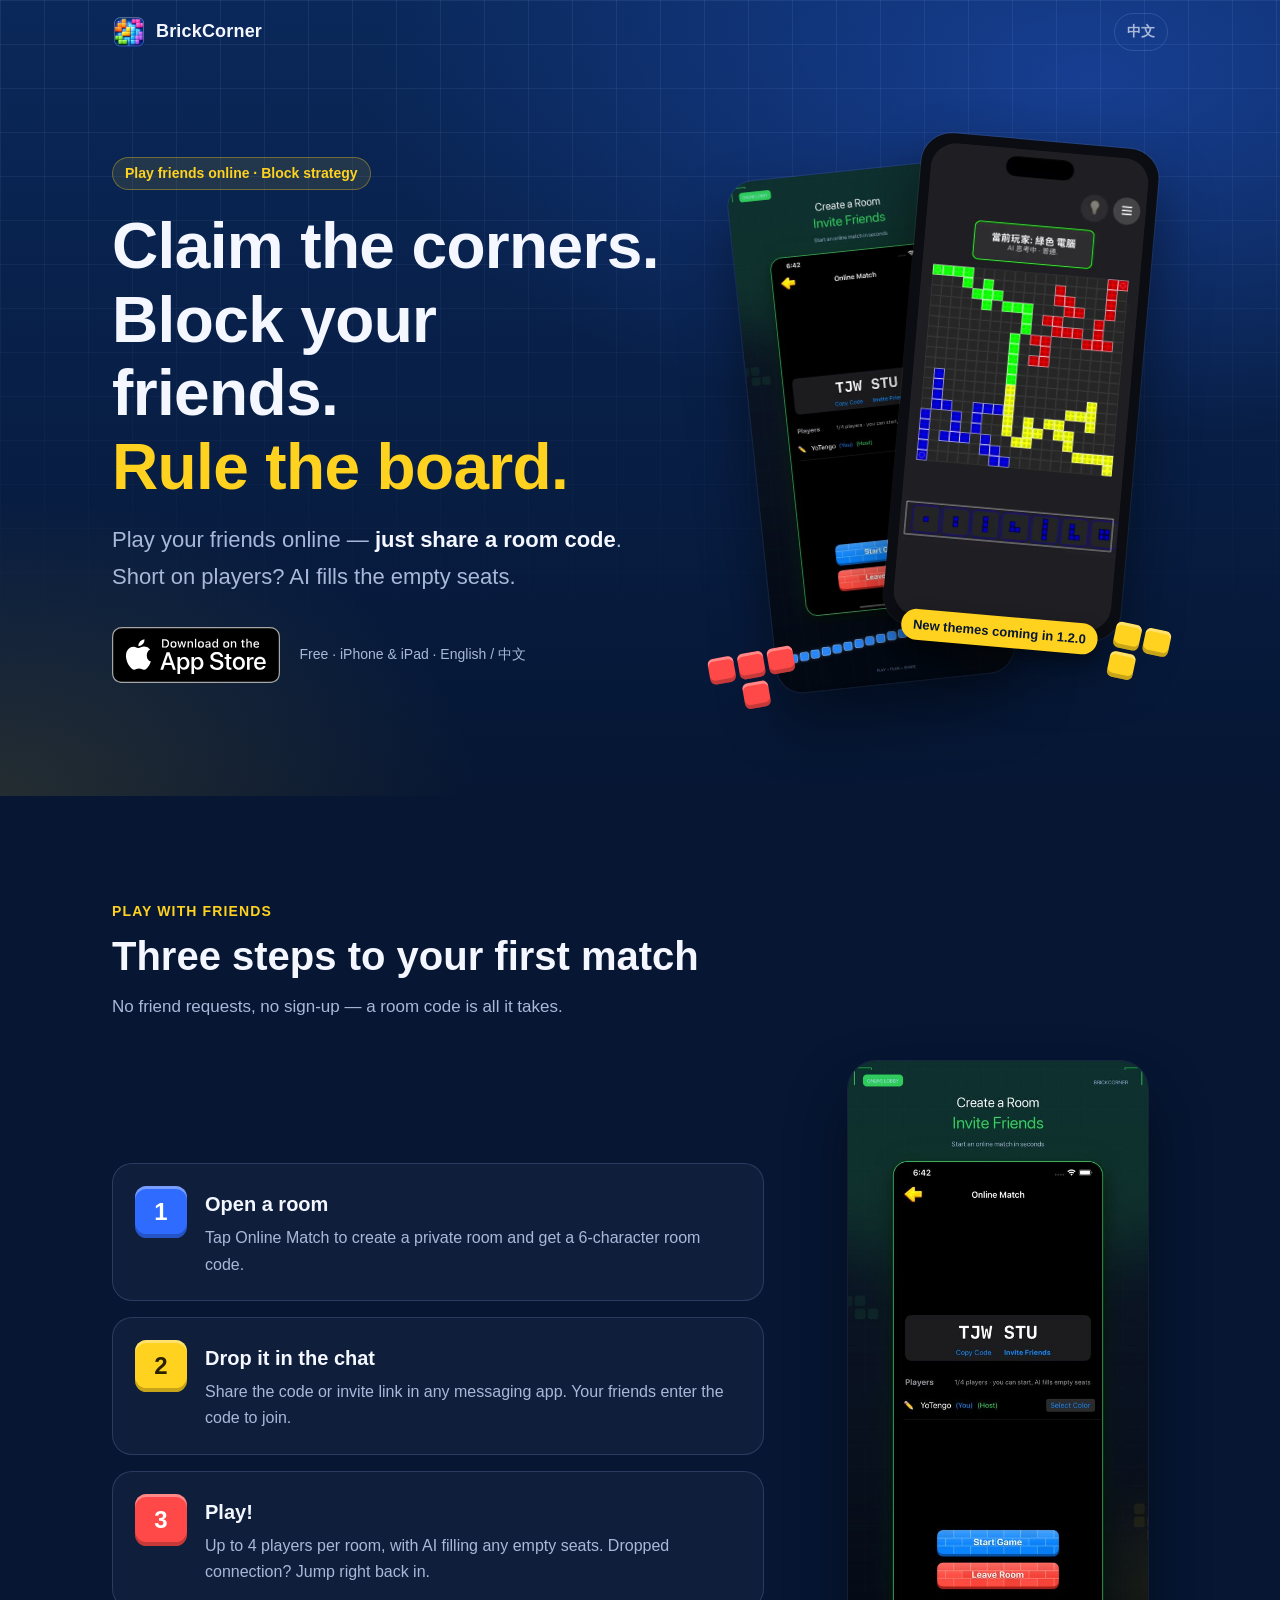
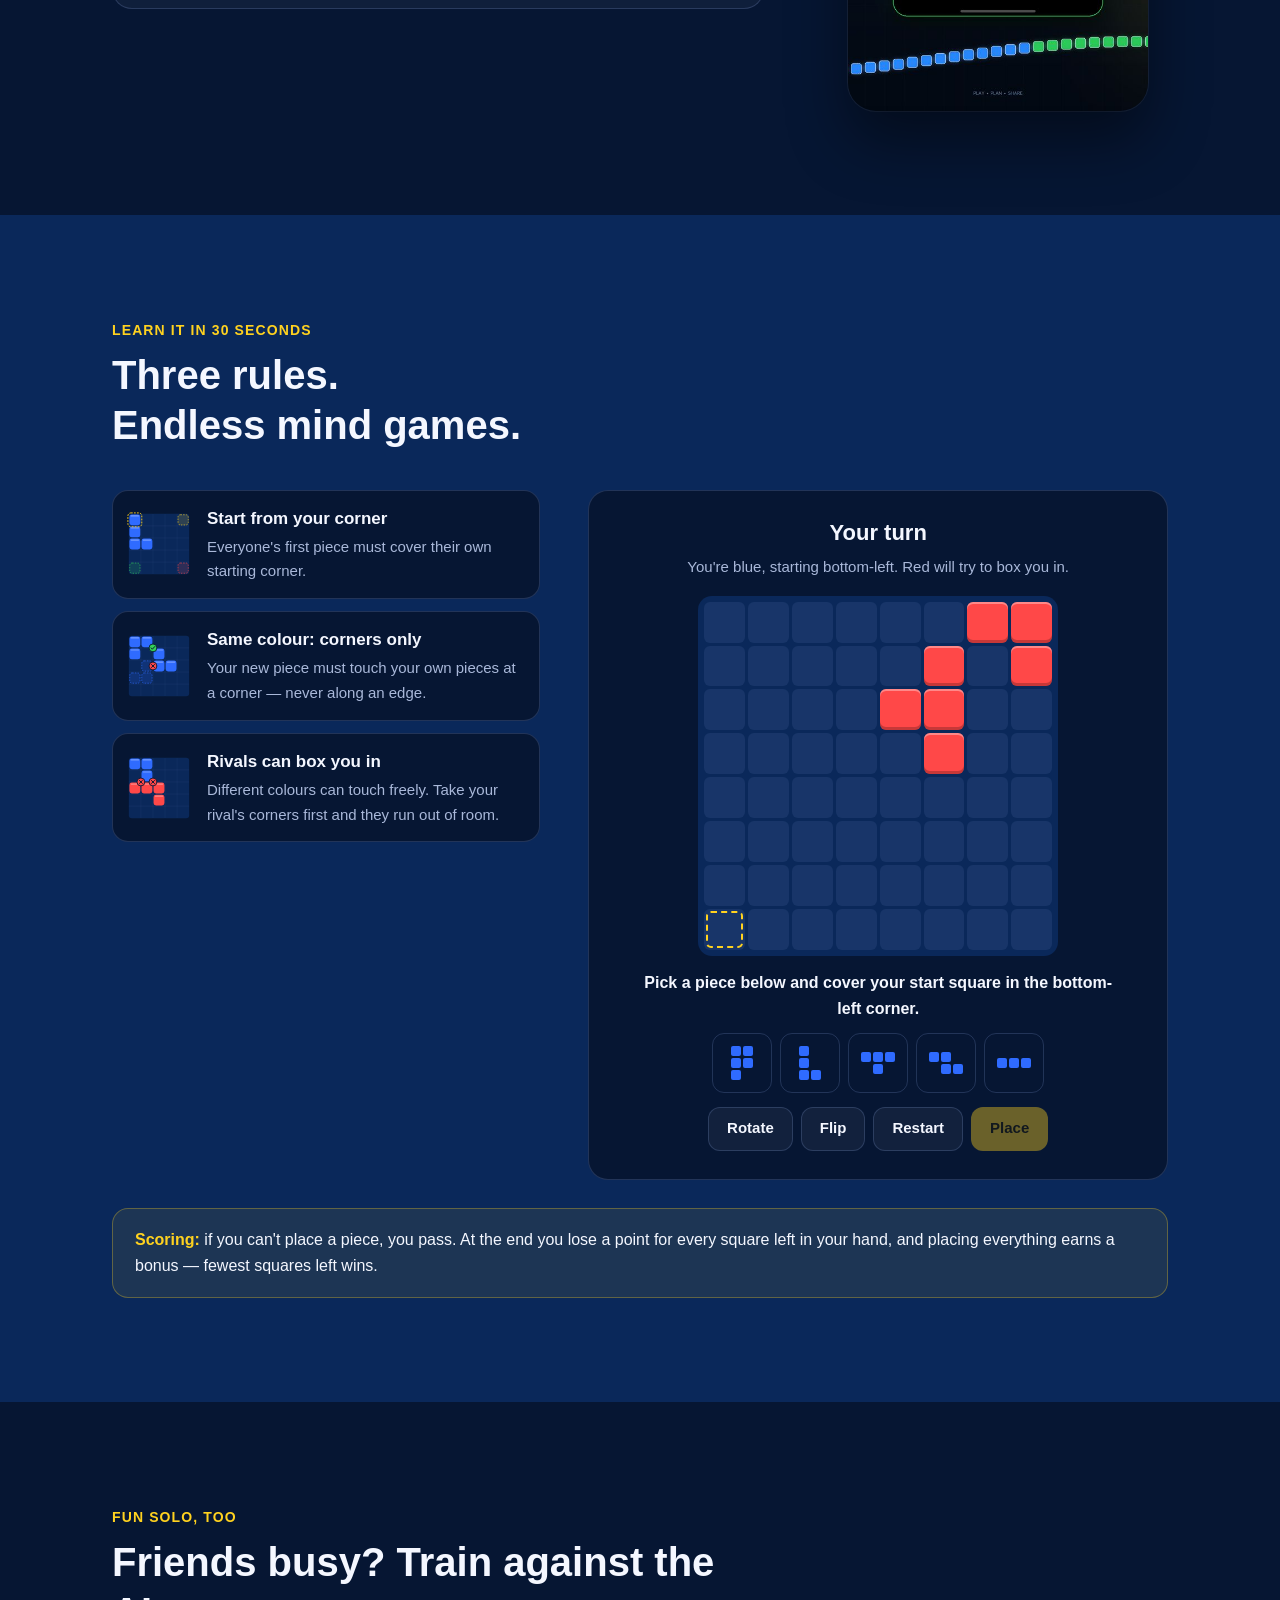
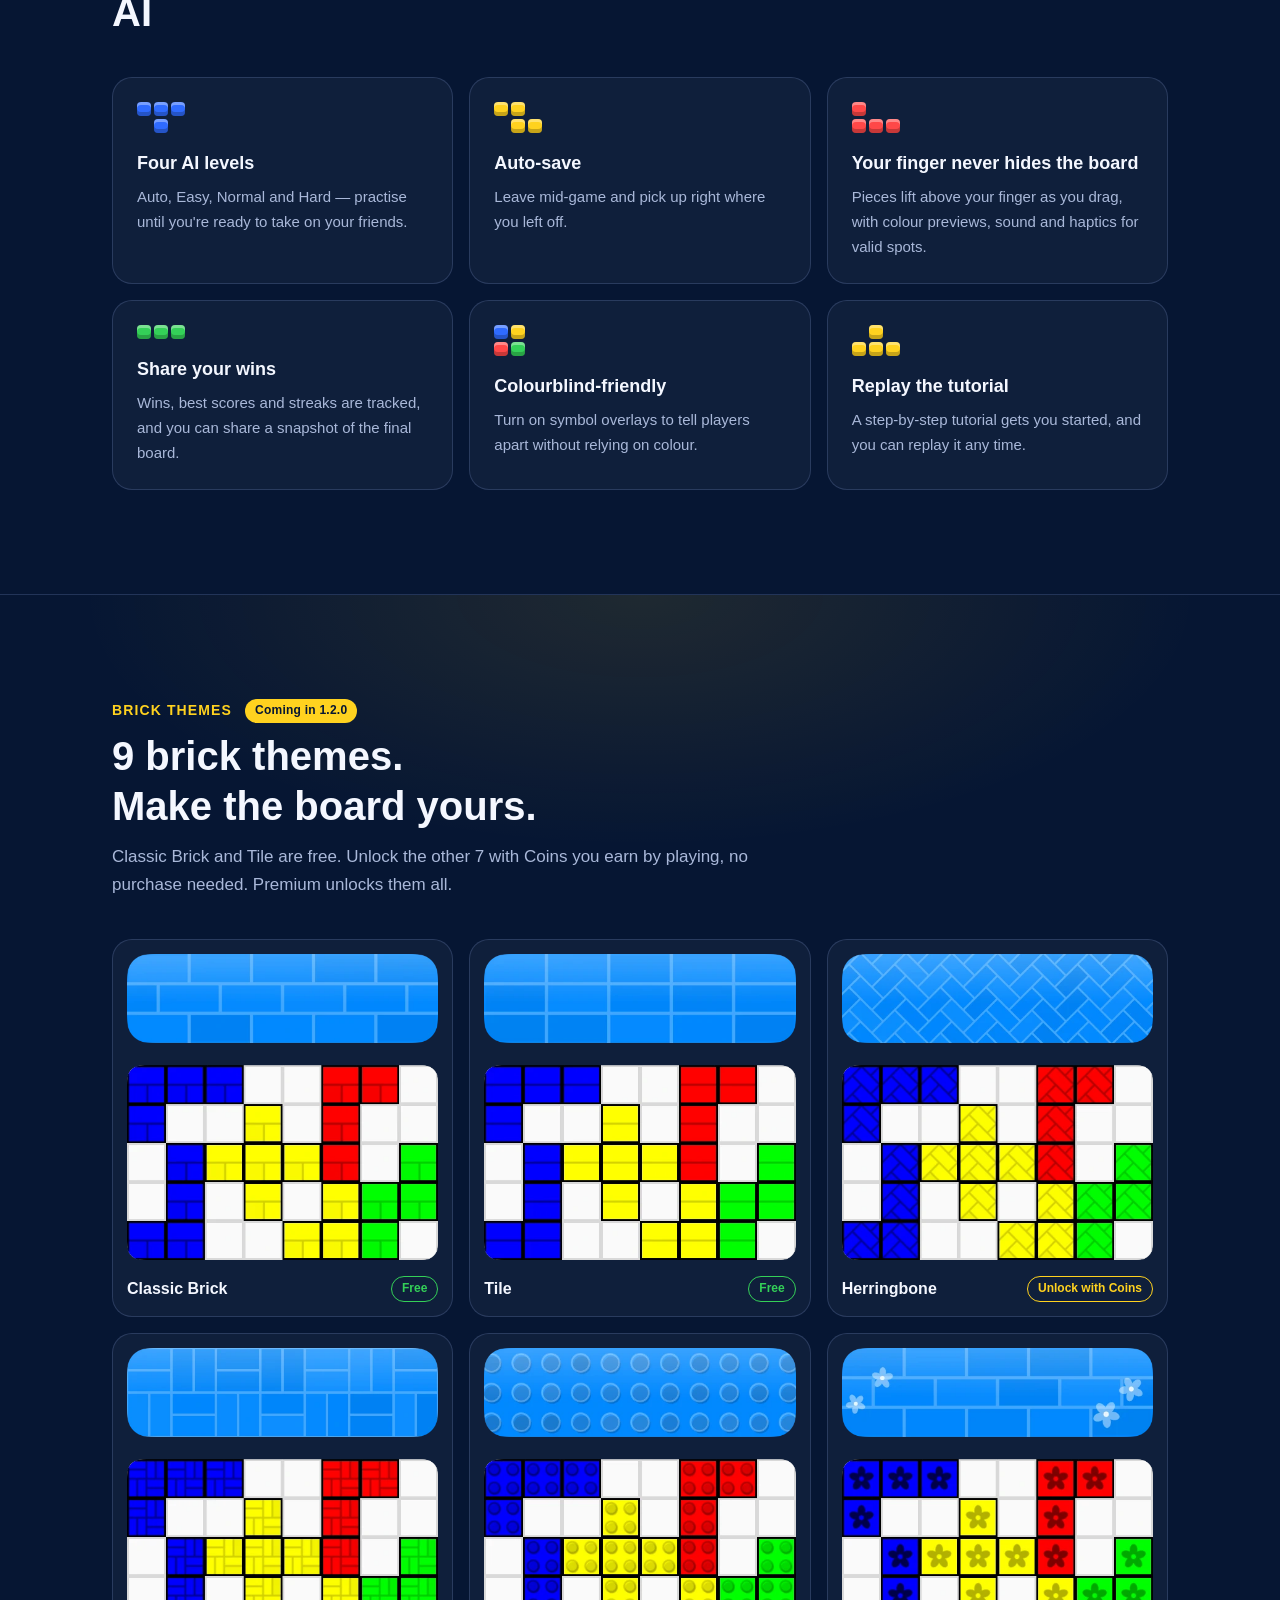
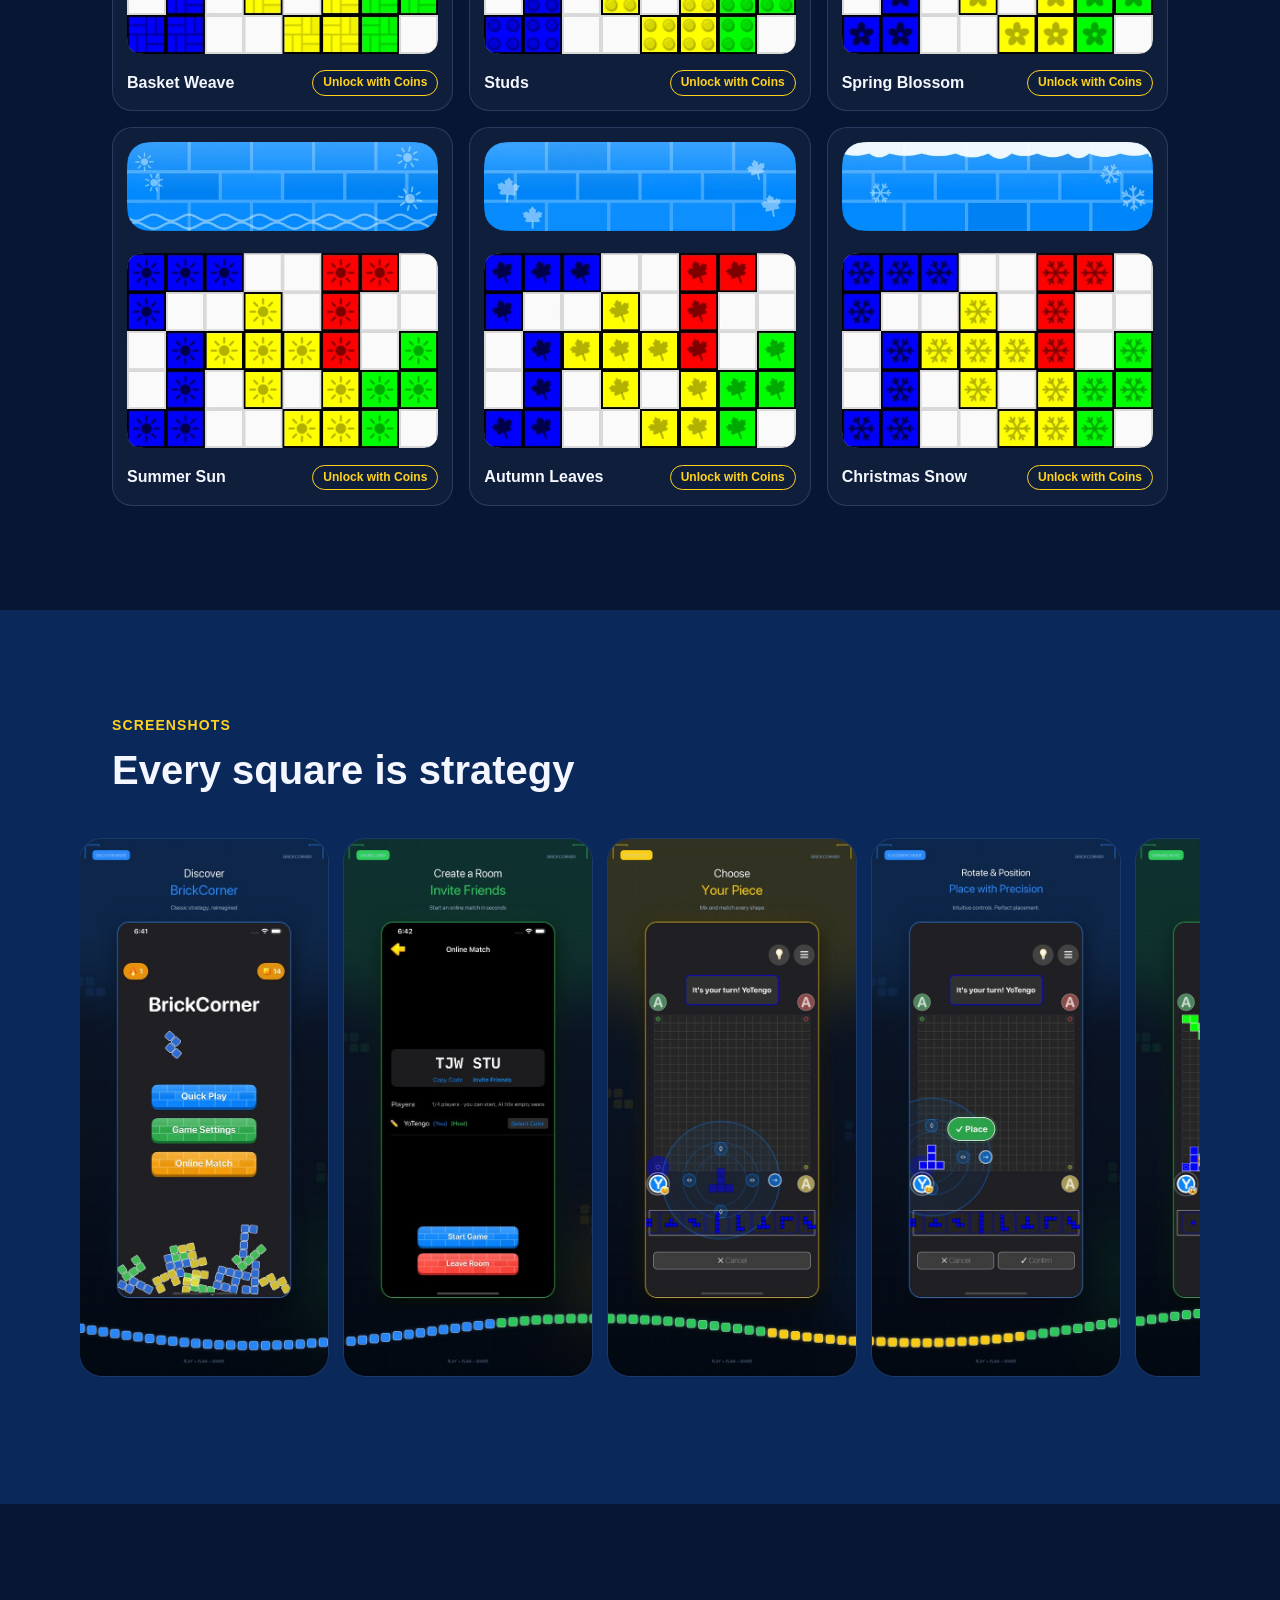
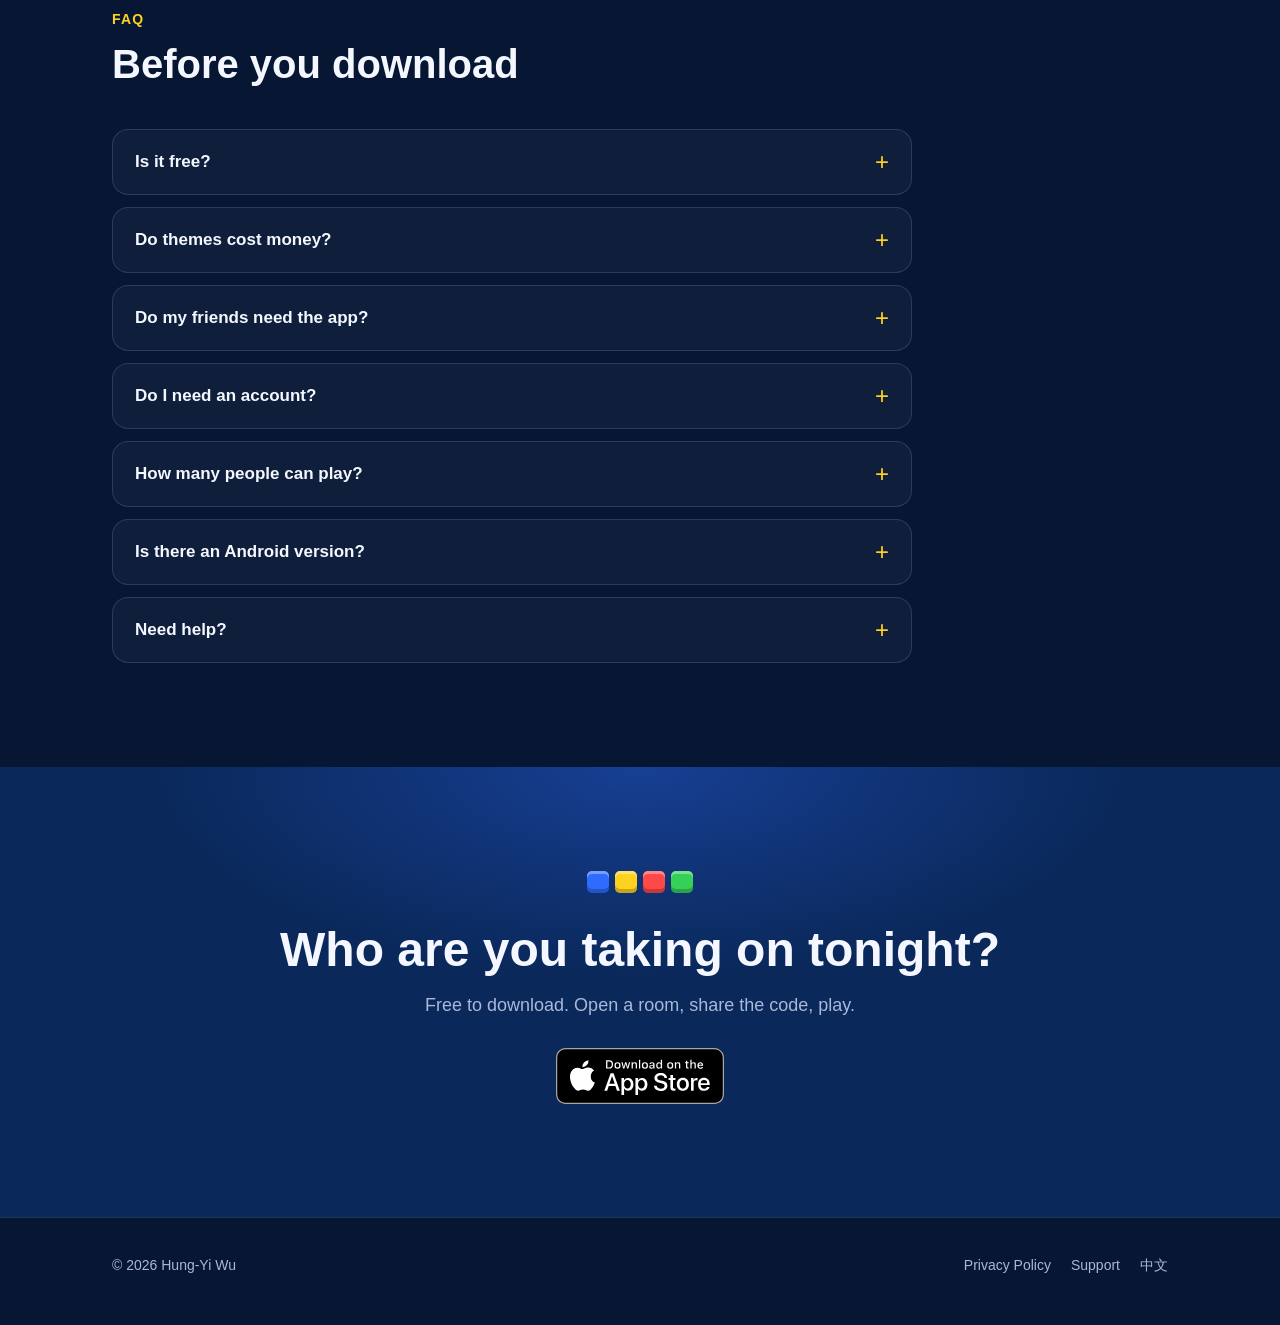
==== commit 4861db54: "feat: 首頁加入磚塊主題區塊（1.2.0 即將推出），對局影片改錄積木主題 - 9 款主題圖由 App 的繪圖程式產出（按鈕底圖＋四色拼塊），標示免費／Coin 解鎖 - 影片手機外框下方加「1." ====
--- a/en/index.html
+++ b/en/index.html
@@ -60,7 +60,8 @@
         <div class="shot shot-front phone">
           <video class="phone-video" src="../assets/video/gameplay.mp4" poster="../assets/video/gameplay-poster.jpg"
                  width="480" height="1044" autoplay muted loop playsinline preload="metadata"
-                 aria-label="Real gameplay: four players take turns placing pieces as the board fills up"></video>
+                 aria-label="Real gameplay (Studs theme): four players take turns placing pieces as the board fills up"></video>
+          <a class="video-note" href="#themes">New themes coming in 1.2.0</a>
         </div>
         <div class="floating-piece fp-1" aria-hidden="true">
           <span class="brick c-yellow"></span><span class="brick c-yellow"></span>
@@ -208,6 +209,63 @@
     </div>
   </section>
 
+  <section id="themes">
+    <div class="wrap">
+      <div class="section-head">
+        <p class="kicker">Brick themes <span class="soon">Coming in 1.2.0</span></p>
+        <h2>9 brick themes.<br>Make the board yours.</h2>
+        <p>Classic Brick and Tile are free. Unlock the other 7 with Coins you earn by playing, no purchase needed. Premium unlocks them all.</p>
+      </div>
+      <ul class="theme-list" tabindex="0" aria-label="9 brick themes, each applied to buttons and pieces">
+        <li class="theme-card">
+          <img src="../assets/img/themes/running-bond.webp" alt="" width="504" height="495" loading="lazy">
+          <span class="theme-name">Classic Brick</span>
+          <span class="theme-tag is-free">Free</span>
+        </li>
+        <li class="theme-card">
+          <img src="../assets/img/themes/stack-bond.webp" alt="" width="504" height="495" loading="lazy">
+          <span class="theme-name">Tile</span>
+          <span class="theme-tag is-free">Free</span>
+        </li>
+        <li class="theme-card">
+          <img src="../assets/img/themes/herringbone.webp" alt="" width="504" height="495" loading="lazy">
+          <span class="theme-name">Herringbone</span>
+          <span class="theme-tag is-coin">Unlock with Coins</span>
+        </li>
+        <li class="theme-card">
+          <img src="../assets/img/themes/basket-weave.webp" alt="" width="504" height="495" loading="lazy">
+          <span class="theme-name">Basket Weave</span>
+          <span class="theme-tag is-coin">Unlock with Coins</span>
+        </li>
+        <li class="theme-card">
+          <img src="../assets/img/themes/studs.webp" alt="" width="504" height="495" loading="lazy">
+          <span class="theme-name">Studs</span>
+          <span class="theme-tag is-coin">Unlock with Coins</span>
+        </li>
+        <li class="theme-card">
+          <img src="../assets/img/themes/spring.webp" alt="" width="504" height="495" loading="lazy">
+          <span class="theme-name">Spring Blossom</span>
+          <span class="theme-tag is-coin">Unlock with Coins</span>
+        </li>
+        <li class="theme-card">
+          <img src="../assets/img/themes/summer.webp" alt="" width="504" height="495" loading="lazy">
+          <span class="theme-name">Summer Sun</span>
+          <span class="theme-tag is-coin">Unlock with Coins</span>
+        </li>
+        <li class="theme-card">
+          <img src="../assets/img/themes/autumn.webp" alt="" width="504" height="495" loading="lazy">
+          <span class="theme-name">Autumn Leaves</span>
+          <span class="theme-tag is-coin">Unlock with Coins</span>
+        </li>
+        <li class="theme-card">
+          <img src="../assets/img/themes/christmas.webp" alt="" width="504" height="495" loading="lazy">
+          <span class="theme-name">Christmas Snow</span>
+          <span class="theme-tag is-coin">Unlock with Coins</span>
+        </li>
+      </ul>
+    </div>
+  </section>
+
   <section id="screens" class="section-alt">
     <div class="wrap">
       <div class="section-head">
@@ -237,6 +295,10 @@
         <details>
           <summary>Is it free?</summary>
           <p>Free to download and play, with ads. For an ad-free game, subscribe to Premium (monthly or yearly), which also gives you a daily coin bonus plus free hints and undo. Prices are shown in the App Store for your region.</p>
+        </details>
+        <details>
+          <summary>Do themes cost money?</summary>
+          <p>No. Classic Brick and Tile are free, and you can unlock the other 7 with Coins you earn in the game (daily check-ins, finished matches and missions all pay out). Unlocked themes are yours to keep. Premium subscribers get every theme. Themes arrive in version 1.2.0.</p>
         </details>
         <details>
           <summary>Do my friends need the app?</summary>
--- a/assets/site.css
+++ b/assets/site.css
@@ -650,6 +650,109 @@
 
 .feature p { margin: 0; color: var(--muted); font-size: 15px; }
 
+/* themes (1.2.0) — mobile: a swipeable row like the gallery; wider: a 3×3 grid */
+
+#themes {
+  background:
+    radial-gradient(800px 360px at 50% 0%, rgba(255, 210, 31, 0.1), transparent 70%),
+    var(--navy-900);
+  border-top: 1px solid var(--line);
+}
+
+.section-head .soon {
+  display: inline-block;
+  margin-left: 8px;
+  padding: 2px 10px;
+  border-radius: 999px;
+  background: var(--yellow);
+  color: var(--navy-900);
+  font-size: 12px;
+  letter-spacing: 0.02em;
+  text-transform: none;
+  vertical-align: 1px;
+}
+
+.theme-list {
+  list-style: none;
+  display: grid;
+  grid-auto-flow: column;
+  grid-auto-columns: 44%;
+  gap: 12px;
+  overflow-x: auto;
+  scroll-snap-type: x mandatory;
+  padding: 4px 16px 24px;
+  margin: 0 -16px;
+  scrollbar-width: thin;
+  scrollbar-color: var(--navy-600) transparent;
+}
+
+@media (min-width: 720px) {
+  .theme-list {
+    grid-auto-flow: row;
+    grid-template-columns: repeat(3, 1fr);
+    gap: 16px;
+    overflow: visible;
+    padding: 0;
+    margin: 0;
+  }
+}
+
+.theme-card {
+  scroll-snap-align: start;
+  display: grid;
+  align-items: center;
+  justify-items: start;
+  gap: 8px;
+  padding: 14px;
+  border-radius: var(--radius);
+  background: rgba(255, 255, 255, 0.04);
+  border: 1px solid var(--line);
+}
+
+.theme-card img { grid-column: 1 / -1; width: 100%; margin-bottom: 4px; }
+
+.theme-name { font-weight: 800; font-size: 16px; min-width: 0; }
+
+.theme-tag {
+  font-size: 12px;
+  font-weight: 700;
+  padding: 2px 10px;
+  border-radius: 999px;
+  white-space: nowrap;
+  border: 1px solid currentColor;
+}
+
+/* name and tag share a row only when every card is wide enough for the longest pair */
+@media (min-width: 1000px) {
+  .theme-card { grid-template-columns: 1fr auto; gap: 12px 8px; }
+  .theme-tag { justify-self: end; }
+}
+
+.theme-tag.is-free { color: var(--green); }
+.theme-tag.is-coin { color: var(--yellow); }
+
+/* hero: "new themes coming" sticker on the phone, until 1.2.0 is live */
+.video-note {
+  position: absolute;
+  left: 50%;
+  bottom: -14px;
+  transform: translateX(-50%);
+  white-space: nowrap;
+  padding: 5px 12px;
+  border-radius: 999px;
+  background: var(--yellow);
+  color: var(--navy-900);
+  font-size: 13px;
+  font-weight: 800;
+  text-decoration: none;
+  box-shadow: 0 6px 16px rgba(0, 0, 0, 0.35);
+}
+
+.video-note:hover,
+.video-note:focus-visible { background: #ffe066; }
+
+.video-note:focus-visible { outline: 3px solid var(--text); outline-offset: 2px; }
+
 /* gallery */
 
 .gallery {
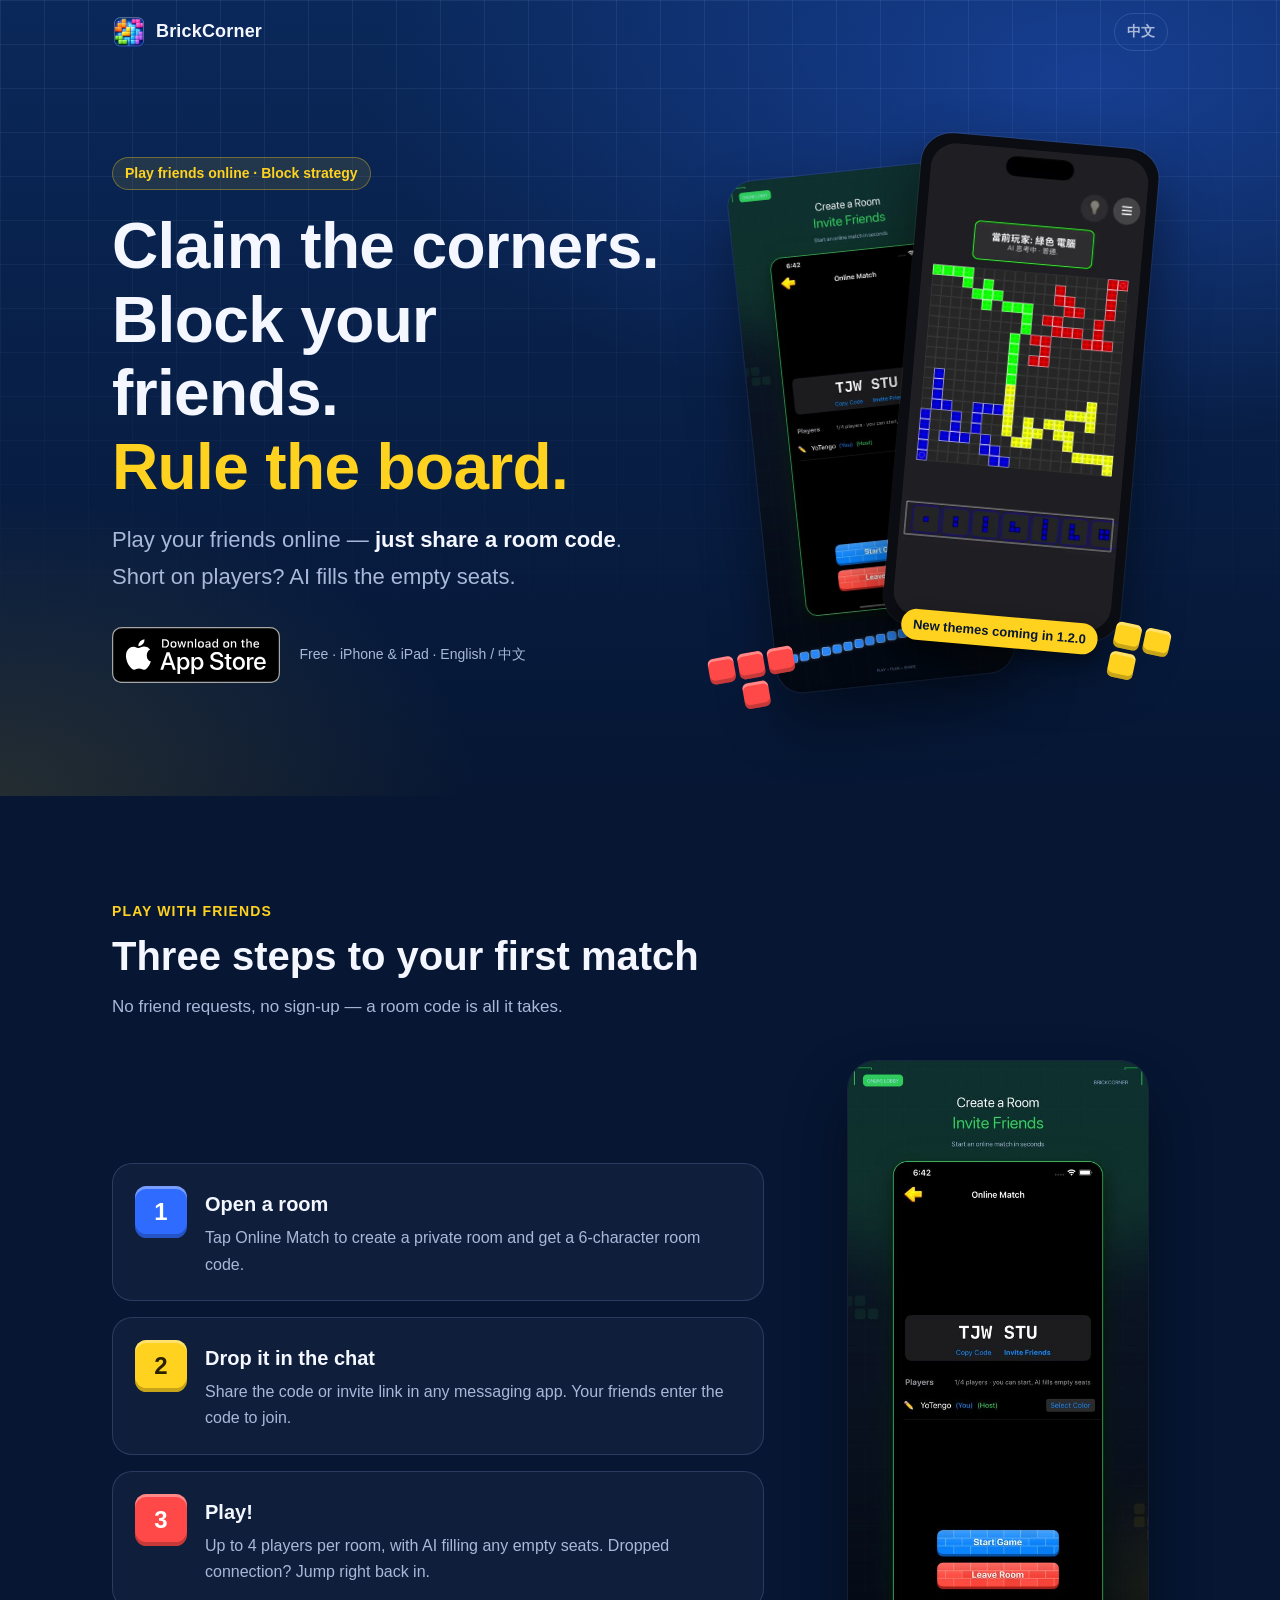
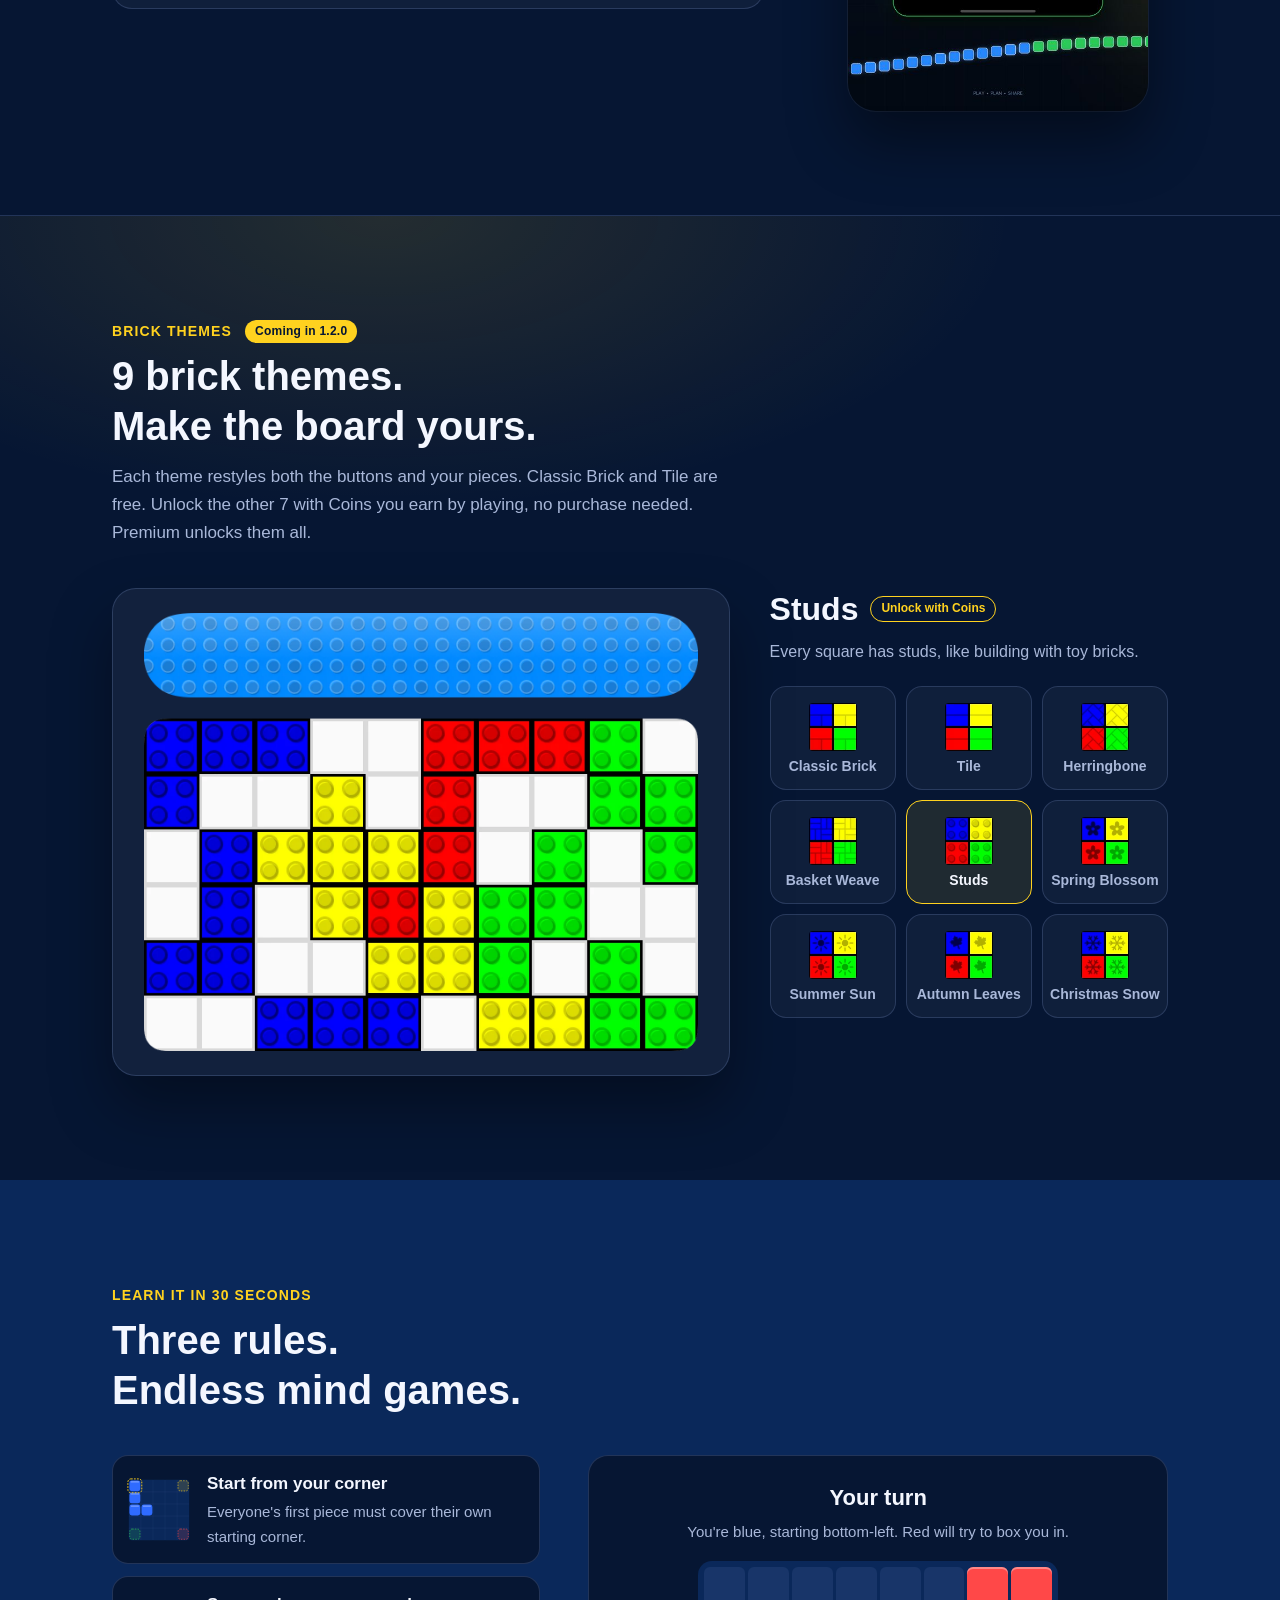
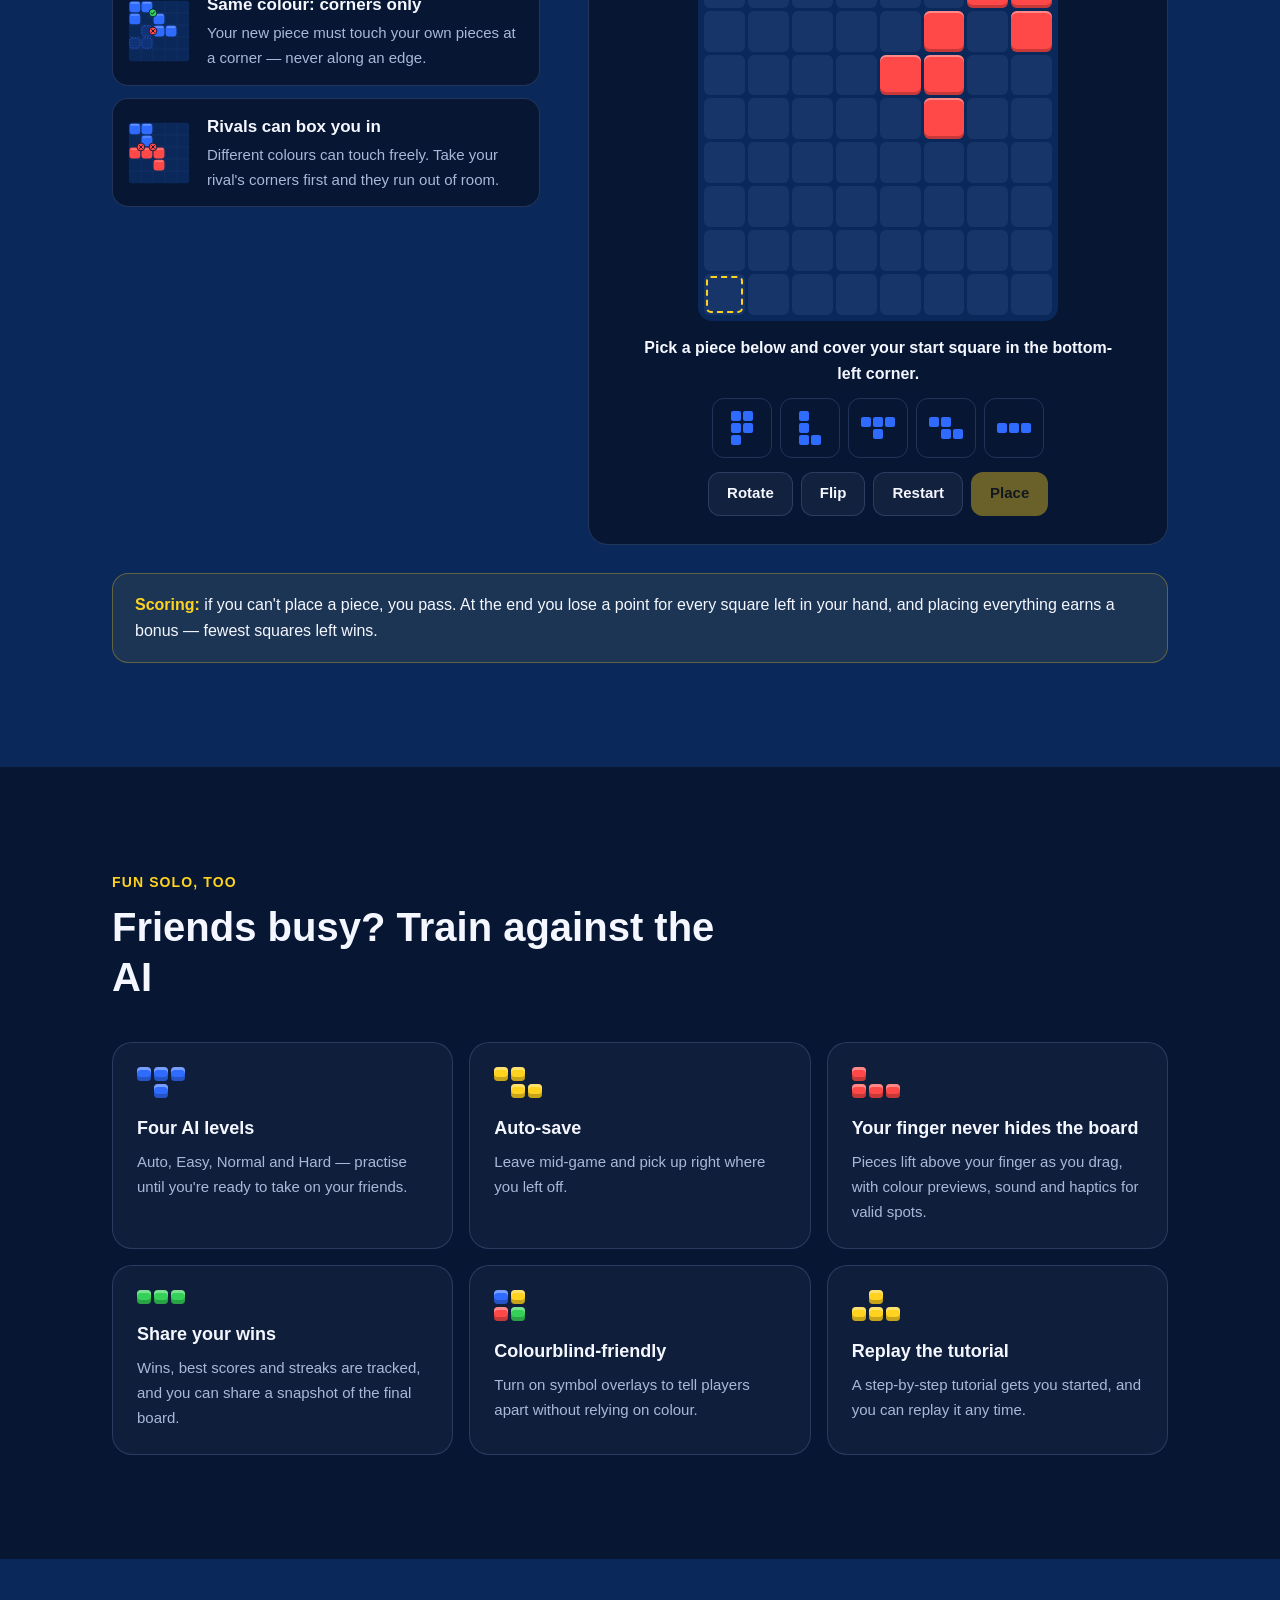
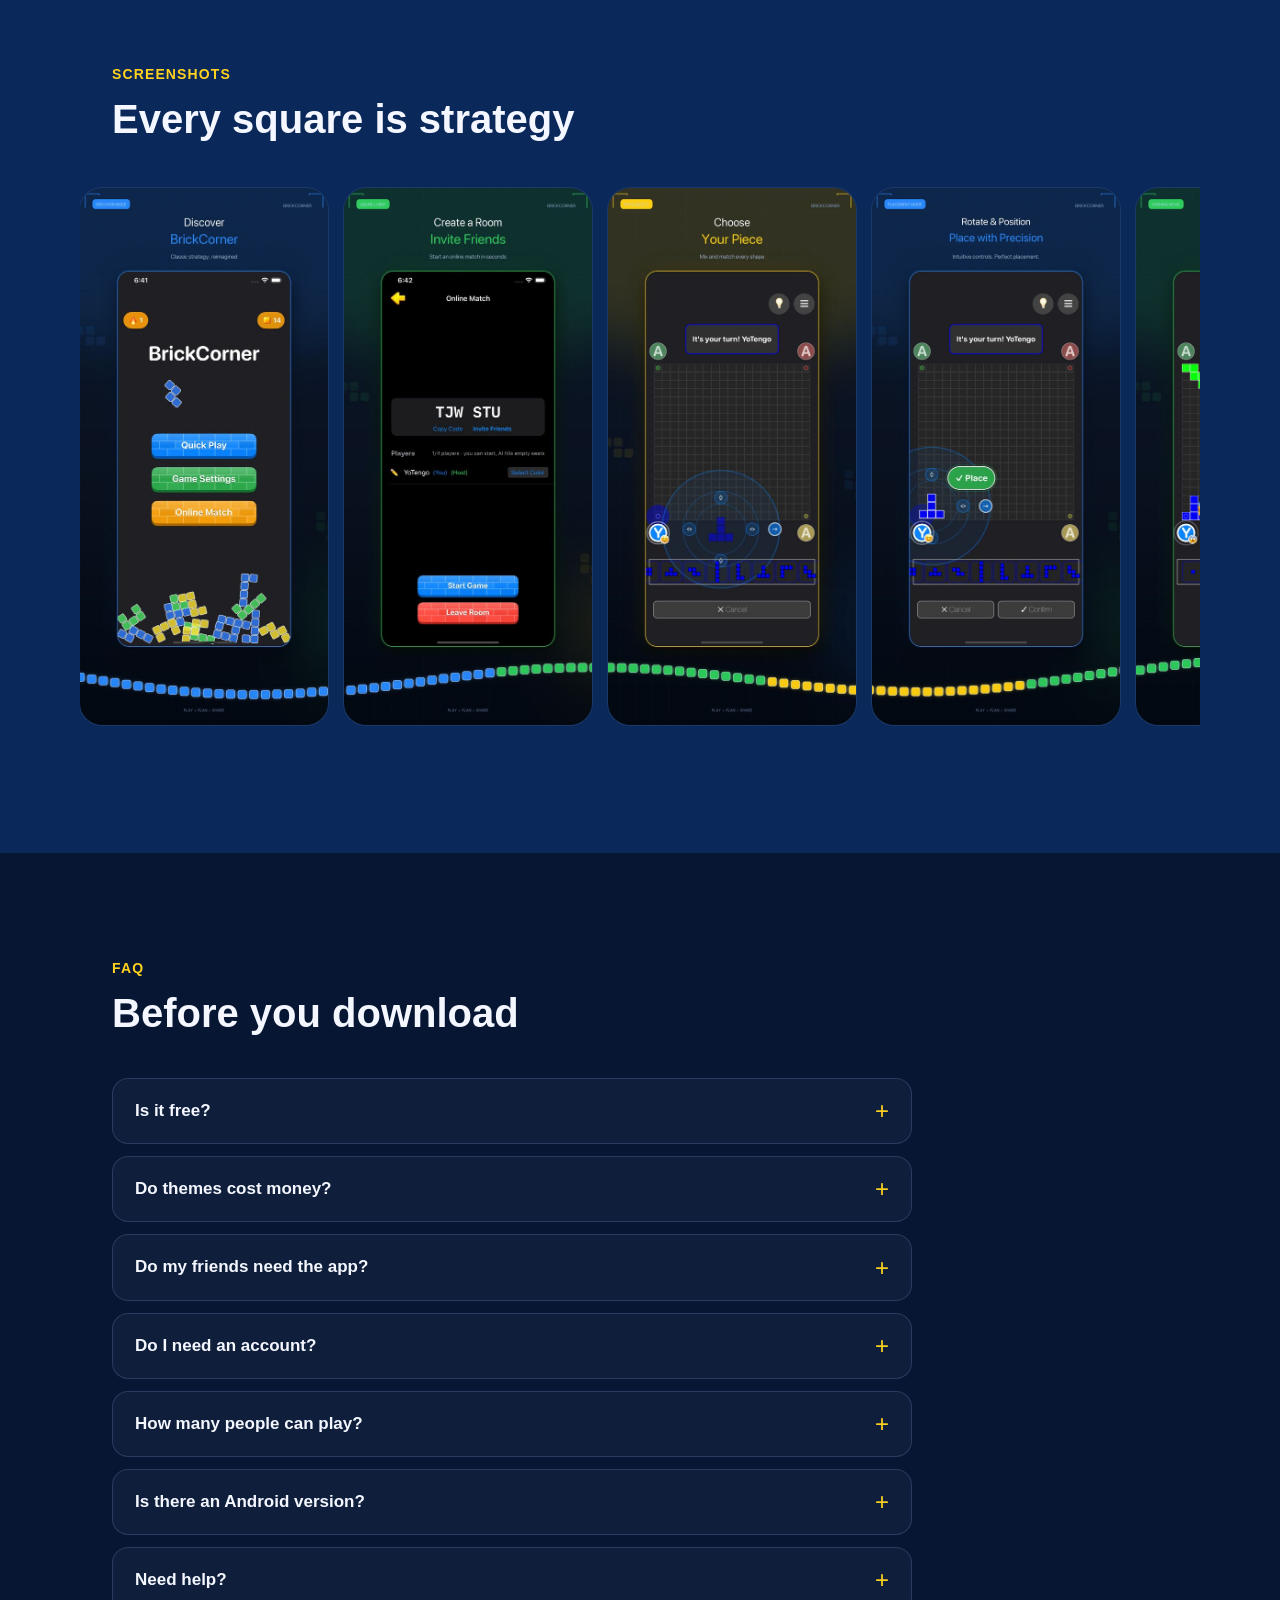
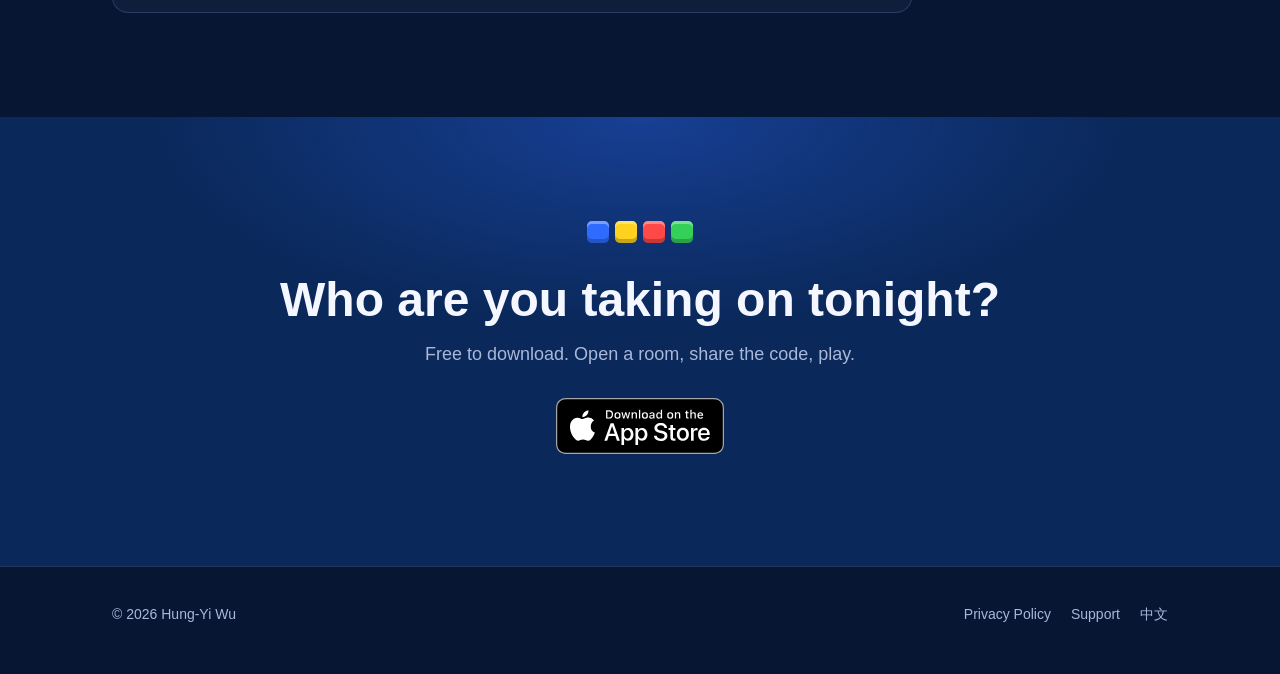
==== commit 3262429d: "feat: 磚塊主題改成大圖展示區，移到「三步跟朋友開打」之後 - 一張 10×6 的棋盤特寫（上方是按鈕外觀），9 個主題按鈕點了就換、沒人點時每 3 秒輪播；   點過就停、滑鼠停在上面暫停、捲出" ====
--- a/en/index.html
+++ b/en/index.html
@@ -107,6 +107,73 @@
           </li>
         </ol>
         <img class="steps-shot" src="../assets/img/en/shot-2.jpg" alt="Online match room with the room code, Invite Friends button and player list" width="540" height="1169" loading="lazy">
+      </div>
+    </div>
+  </section>
+
+  <section id="themes">
+    <div class="wrap">
+      <div class="section-head">
+        <p class="kicker">Brick themes <span class="soon">Coming in 1.2.0</span></p>
+        <h2>9 brick themes.<br>Make the board yours.</h2>
+        <p>Each theme restyles both the buttons and your pieces. Classic Brick and Tile are free. Unlock the other 7 with Coins you earn by playing, no purchase needed. Premium unlocks them all.</p>
+      </div>
+      <div class="showcase">
+        <img class="showcase-img" src="../assets/img/themes/showcase/studs.webp" alt="Studs theme: a button on top, pieces on the board below"
+             width="1260" height="996" loading="lazy">
+        <div class="showcase-caption">
+          <span class="showcase-name">Studs</span>
+          <span class="theme-tag is-coin">Unlock with Coins</span>
+          <p class="showcase-desc">Every square has studs, like building with toy bricks.</p>
+        </div>
+        <div class="theme-picker" role="group" aria-label="Choose a theme"
+             data-free-label="Free" data-coin-label="Unlock with Coins" data-alt="{name} theme: a button on top, pieces on the board below">
+          <button type="button" class="theme-chip" aria-pressed="false" data-slug="running-bond" data-free="1"
+                  data-desc="Rows offset by half a brick, the classic way to build a wall.">
+            <img src="../assets/img/themes/swatch/running-bond.webp" alt="" width="42" height="42" loading="lazy">
+            <span>Classic Brick</span>
+          </button>
+          <button type="button" class="theme-chip" aria-pressed="false" data-slug="stack-bond" data-free="1"
+                  data-desc="Joints lined up neatly, like bathroom tiles.">
+            <img src="../assets/img/themes/swatch/stack-bond.webp" alt="" width="42" height="42" loading="lazy">
+            <span>Tile</span>
+          </button>
+          <button type="button" class="theme-chip" aria-pressed="false" data-slug="herringbone" data-free="0"
+                  data-desc="Bricks laid in a slanted V, like a parquet floor.">
+            <img src="../assets/img/themes/swatch/herringbone.webp" alt="" width="42" height="42" loading="lazy">
+            <span>Herringbone</span>
+          </button>
+          <button type="button" class="theme-chip" aria-pressed="false" data-slug="basket-weave" data-free="0"
+                  data-desc="Pairs of bricks alternate across and down, like a woven basket.">
+            <img src="../assets/img/themes/swatch/basket-weave.webp" alt="" width="42" height="42" loading="lazy">
+            <span>Basket Weave</span>
+          </button>
+          <button type="button" class="theme-chip" aria-pressed="true" data-slug="studs" data-free="0"
+                  data-desc="Every square has studs, like building with toy bricks.">
+            <img src="../assets/img/themes/swatch/studs.webp" alt="" width="42" height="42" loading="lazy">
+            <span>Studs</span>
+          </button>
+          <button type="button" class="theme-chip" aria-pressed="false" data-slug="spring" data-free="0"
+                  data-desc="A cherry blossom on every square, with petals drifting across the buttons.">
+            <img src="../assets/img/themes/swatch/spring.webp" alt="" width="42" height="42" loading="lazy">
+            <span>Spring Blossom</span>
+          </button>
+          <button type="button" class="theme-chip" aria-pressed="false" data-slug="summer" data-free="0"
+                  data-desc="A sun on every square, with waves along the bottom of the buttons.">
+            <img src="../assets/img/themes/swatch/summer.webp" alt="" width="42" height="42" loading="lazy">
+            <span>Summer Sun</span>
+          </button>
+          <button type="button" class="theme-chip" aria-pressed="false" data-slug="autumn" data-free="0"
+                  data-desc="A maple leaf on every square, with leaves falling across the buttons.">
+            <img src="../assets/img/themes/swatch/autumn.webp" alt="" width="42" height="42" loading="lazy">
+            <span>Autumn Leaves</span>
+          </button>
+          <button type="button" class="theme-chip" aria-pressed="false" data-slug="christmas" data-free="0"
+                  data-desc="A snowflake on every square, and snow piled on top of the buttons.">
+            <img src="../assets/img/themes/swatch/christmas.webp" alt="" width="42" height="42" loading="lazy">
+            <span>Christmas Snow</span>
+          </button>
+        </div>
       </div>
     </div>
   </section>
@@ -209,63 +276,6 @@
     </div>
   </section>
 
-  <section id="themes">
-    <div class="wrap">
-      <div class="section-head">
-        <p class="kicker">Brick themes <span class="soon">Coming in 1.2.0</span></p>
-        <h2>9 brick themes.<br>Make the board yours.</h2>
-        <p>Classic Brick and Tile are free. Unlock the other 7 with Coins you earn by playing, no purchase needed. Premium unlocks them all.</p>
-      </div>
-      <ul class="theme-list" tabindex="0" aria-label="9 brick themes, each applied to buttons and pieces">
-        <li class="theme-card">
-          <img src="../assets/img/themes/running-bond.webp" alt="" width="504" height="495" loading="lazy">
-          <span class="theme-name">Classic Brick</span>
-          <span class="theme-tag is-free">Free</span>
-        </li>
-        <li class="theme-card">
-          <img src="../assets/img/themes/stack-bond.webp" alt="" width="504" height="495" loading="lazy">
-          <span class="theme-name">Tile</span>
-          <span class="theme-tag is-free">Free</span>
-        </li>
-        <li class="theme-card">
-          <img src="../assets/img/themes/herringbone.webp" alt="" width="504" height="495" loading="lazy">
-          <span class="theme-name">Herringbone</span>
-          <span class="theme-tag is-coin">Unlock with Coins</span>
-        </li>
-        <li class="theme-card">
-          <img src="../assets/img/themes/basket-weave.webp" alt="" width="504" height="495" loading="lazy">
-          <span class="theme-name">Basket Weave</span>
-          <span class="theme-tag is-coin">Unlock with Coins</span>
-        </li>
-        <li class="theme-card">
-          <img src="../assets/img/themes/studs.webp" alt="" width="504" height="495" loading="lazy">
-          <span class="theme-name">Studs</span>
-          <span class="theme-tag is-coin">Unlock with Coins</span>
-        </li>
-        <li class="theme-card">
-          <img src="../assets/img/themes/spring.webp" alt="" width="504" height="495" loading="lazy">
-          <span class="theme-name">Spring Blossom</span>
-          <span class="theme-tag is-coin">Unlock with Coins</span>
-        </li>
-        <li class="theme-card">
-          <img src="../assets/img/themes/summer.webp" alt="" width="504" height="495" loading="lazy">
-          <span class="theme-name">Summer Sun</span>
-          <span class="theme-tag is-coin">Unlock with Coins</span>
-        </li>
-        <li class="theme-card">
-          <img src="../assets/img/themes/autumn.webp" alt="" width="504" height="495" loading="lazy">
-          <span class="theme-name">Autumn Leaves</span>
-          <span class="theme-tag is-coin">Unlock with Coins</span>
-        </li>
-        <li class="theme-card">
-          <img src="../assets/img/themes/christmas.webp" alt="" width="504" height="495" loading="lazy">
-          <span class="theme-name">Christmas Snow</span>
-          <span class="theme-tag is-coin">Unlock with Coins</span>
-        </li>
-      </ul>
-    </div>
-  </section>
-
   <section id="screens" class="section-alt">
     <div class="wrap">
       <div class="section-head">
--- a/assets/site.css
+++ b/assets/site.css
@@ -650,11 +650,12 @@
 
 .feature p { margin: 0; color: var(--muted); font-size: 15px; }
 
-/* themes (1.2.0) — mobile: a swipeable row like the gallery; wider: a 3×3 grid */
+/* themes showcase (1.2.0) — a big board close-up that switches between the 9 themes;
+   phones stack it, wider screens put the picker beside it */
 
 #themes {
   background:
-    radial-gradient(800px 360px at 50% 0%, rgba(255, 210, 31, 0.1), transparent 70%),
+    radial-gradient(900px 420px at 30% 0%, rgba(255, 210, 31, 0.12), transparent 70%),
     var(--navy-900);
   border-top: 1px solid var(--line);
 }
@@ -672,46 +673,56 @@
   vertical-align: 1px;
 }
 
-.theme-list {
-  list-style: none;
-  display: grid;
-  grid-auto-flow: column;
-  grid-auto-columns: 44%;
-  gap: 12px;
-  overflow-x: auto;
-  scroll-snap-type: x mandatory;
-  padding: 4px 16px 24px;
-  margin: 0 -16px;
-  scrollbar-width: thin;
-  scrollbar-color: var(--navy-600) transparent;
-}
-
-@media (min-width: 720px) {
-  .theme-list {
-    grid-auto-flow: row;
-    grid-template-columns: repeat(3, 1fr);
-    gap: 16px;
-    overflow: visible;
-    padding: 0;
-    margin: 0;
+.showcase {
+  display: grid;
+  gap: 18px 40px;
+  grid-template-areas: "stage" "info" "picker";
+}
+
+@media (min-width: 900px) {
+  .showcase {
+    grid-template-columns: minmax(0, 1.55fr) minmax(0, 1fr);
+    grid-template-rows: auto 1fr;
+    grid-template-areas: "stage info" "stage picker";
+    align-items: start;
   }
 }
 
-.theme-card {
-  scroll-snap-align: start;
-  display: grid;
+.showcase-img {
+  grid-area: stage;
+  width: 100%;
+  aspect-ratio: 1260 / 996;
+  padding: clamp(12px, 3vw, 24px);
+  border-radius: calc(var(--radius) + 4px);
+  background: rgba(255, 255, 255, 0.05);
+  border: 1px solid var(--line);
+  box-shadow: 0 30px 60px rgba(0, 0, 0, 0.35);
+  box-sizing: border-box;
+  object-fit: contain;
+}
+
+.showcase-caption {
+  grid-area: info;
+  display: flex;
+  flex-wrap: wrap;
   align-items: center;
-  justify-items: start;
-  gap: 8px;
-  padding: 14px;
-  border-radius: var(--radius);
-  background: rgba(255, 255, 255, 0.04);
-  border: 1px solid var(--line);
-}
-
-.theme-card img { grid-column: 1 / -1; width: 100%; margin-bottom: 4px; }
-
-.theme-name { font-weight: 800; font-size: 16px; min-width: 0; }
+  gap: 6px 12px;
+  min-height: 80px;
+  min-width: 0;
+}
+
+.theme-picker { grid-area: picker; }
+
+.showcase-name { font-size: clamp(24px, 5vw, 32px); font-weight: 900; line-height: 1.2; }
+
+.showcase-desc { flex-basis: 100%; margin: 0; color: var(--muted); font-size: 16px; }
+
+@media (prefers-reduced-motion: no-preference) {
+  .showcase-img,
+  .showcase-caption { transition: opacity 0.16s ease; }
+  .showcase.is-swapping .showcase-img,
+  .showcase.is-swapping .showcase-caption { opacity: 0; }
+}
 
 .theme-tag {
   font-size: 12px;
@@ -722,14 +733,50 @@
   border: 1px solid currentColor;
 }
 
-/* name and tag share a row only when every card is wide enough for the longest pair */
-@media (min-width: 1000px) {
-  .theme-card { grid-template-columns: 1fr auto; gap: 12px 8px; }
-  .theme-tag { justify-self: end; }
-}
-
 .theme-tag.is-free { color: var(--green); }
 .theme-tag.is-coin { color: var(--yellow); }
+
+.theme-picker {
+  display: grid;
+  grid-template-columns: repeat(3, minmax(0, 1fr));
+  gap: 10px;
+}
+
+.theme-chip {
+  display: grid;
+  justify-items: center;
+  gap: 6px;
+  padding: 12px 6px 10px;
+  border-radius: 16px;
+  border: 1px solid var(--line);
+  background: rgba(255, 255, 255, 0.04);
+  color: var(--muted);
+  font: inherit;
+  font-size: 13px;
+  font-weight: 700;
+  line-height: 1.3;
+  cursor: pointer;
+  transition: border-color 0.15s, background 0.15s, color 0.15s;
+}
+
+.theme-chip img { width: 42px; height: 42px; border-radius: 4px; }
+
+.theme-chip span { min-width: 0; text-align: center; }
+
+@media (min-width: 900px) {
+  .theme-chip { padding: 16px 6px 14px; font-size: 14px; }
+  .theme-chip img { width: 48px; height: 48px; }
+}
+
+.theme-chip:hover { border-color: var(--navy-600); color: var(--text); }
+
+.theme-chip[aria-pressed="true"] {
+  border-color: var(--yellow);
+  background: rgba(255, 210, 31, 0.1);
+  color: var(--text);
+}
+
+.theme-chip:focus-visible { outline: 3px solid var(--yellow); outline-offset: 2px; }
 
 /* hero: "new themes coming" sticker on the phone, until 1.2.0 is live */
 .video-note {
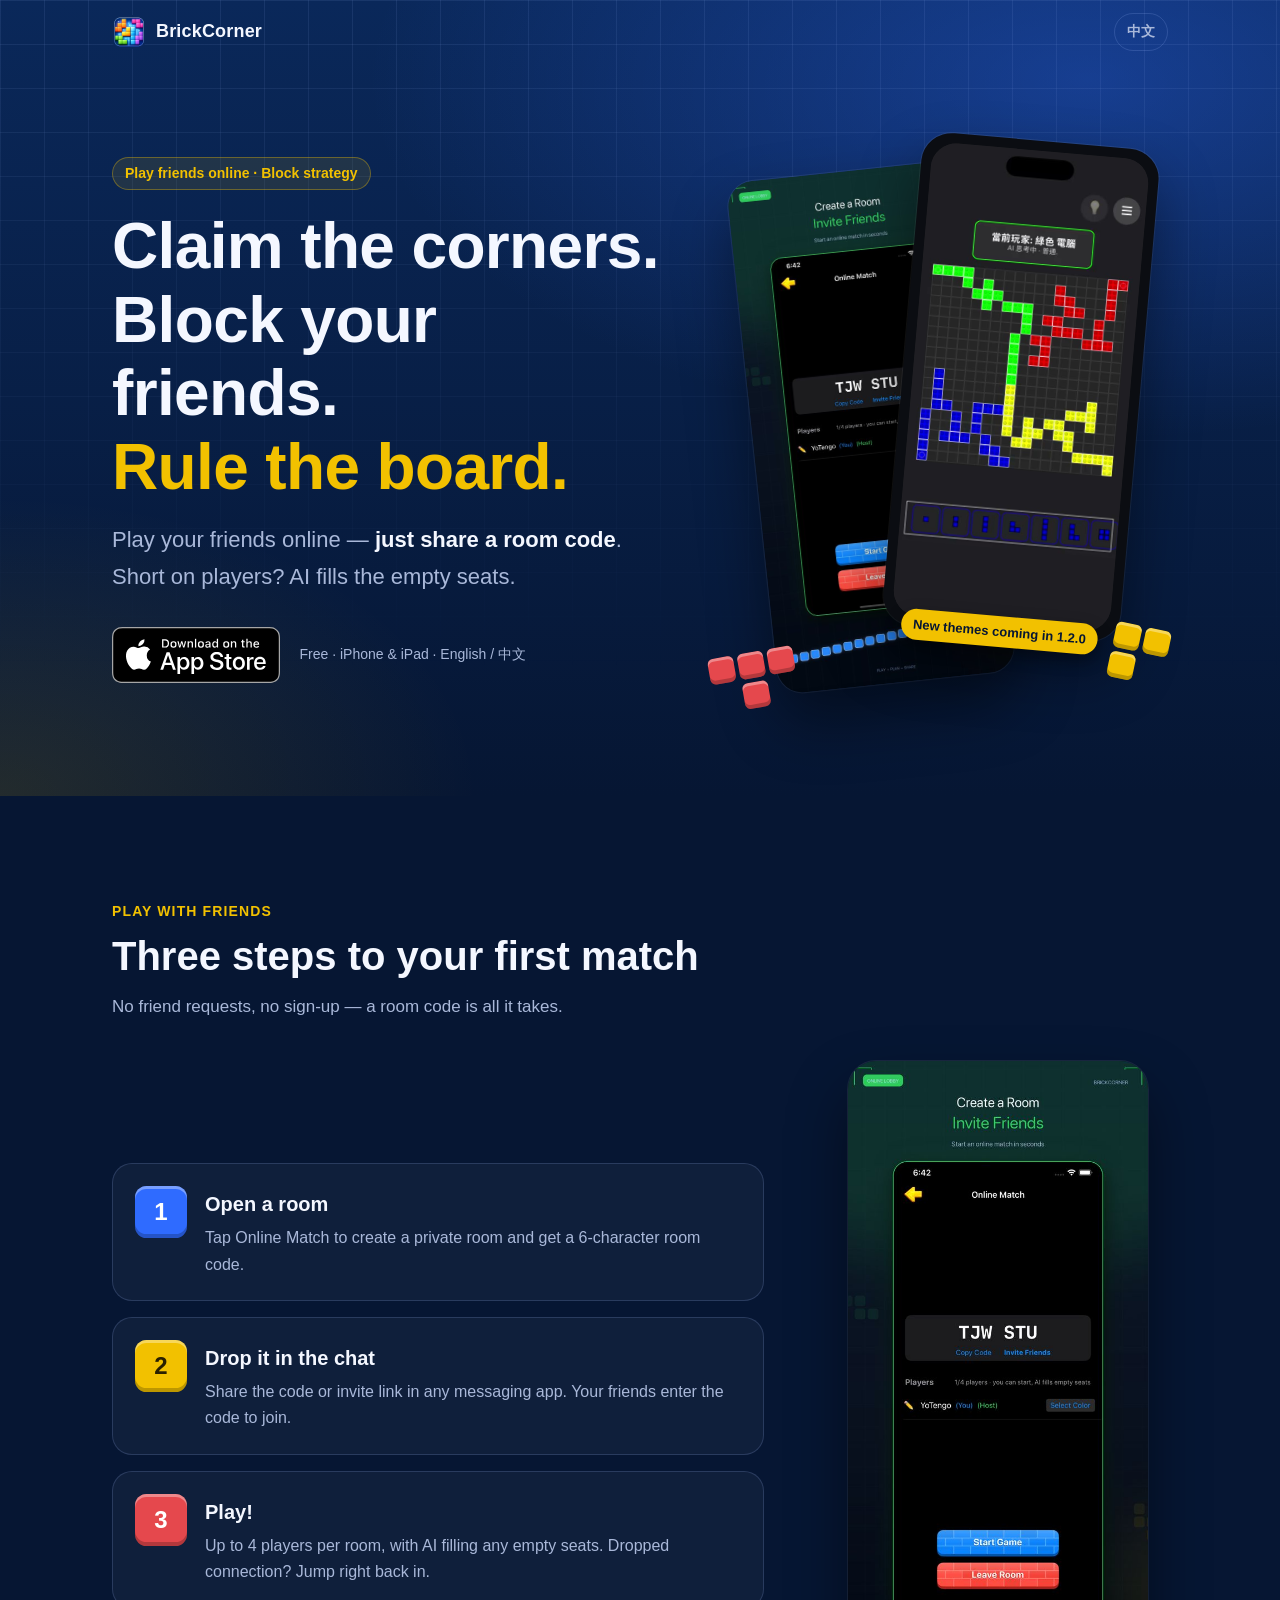
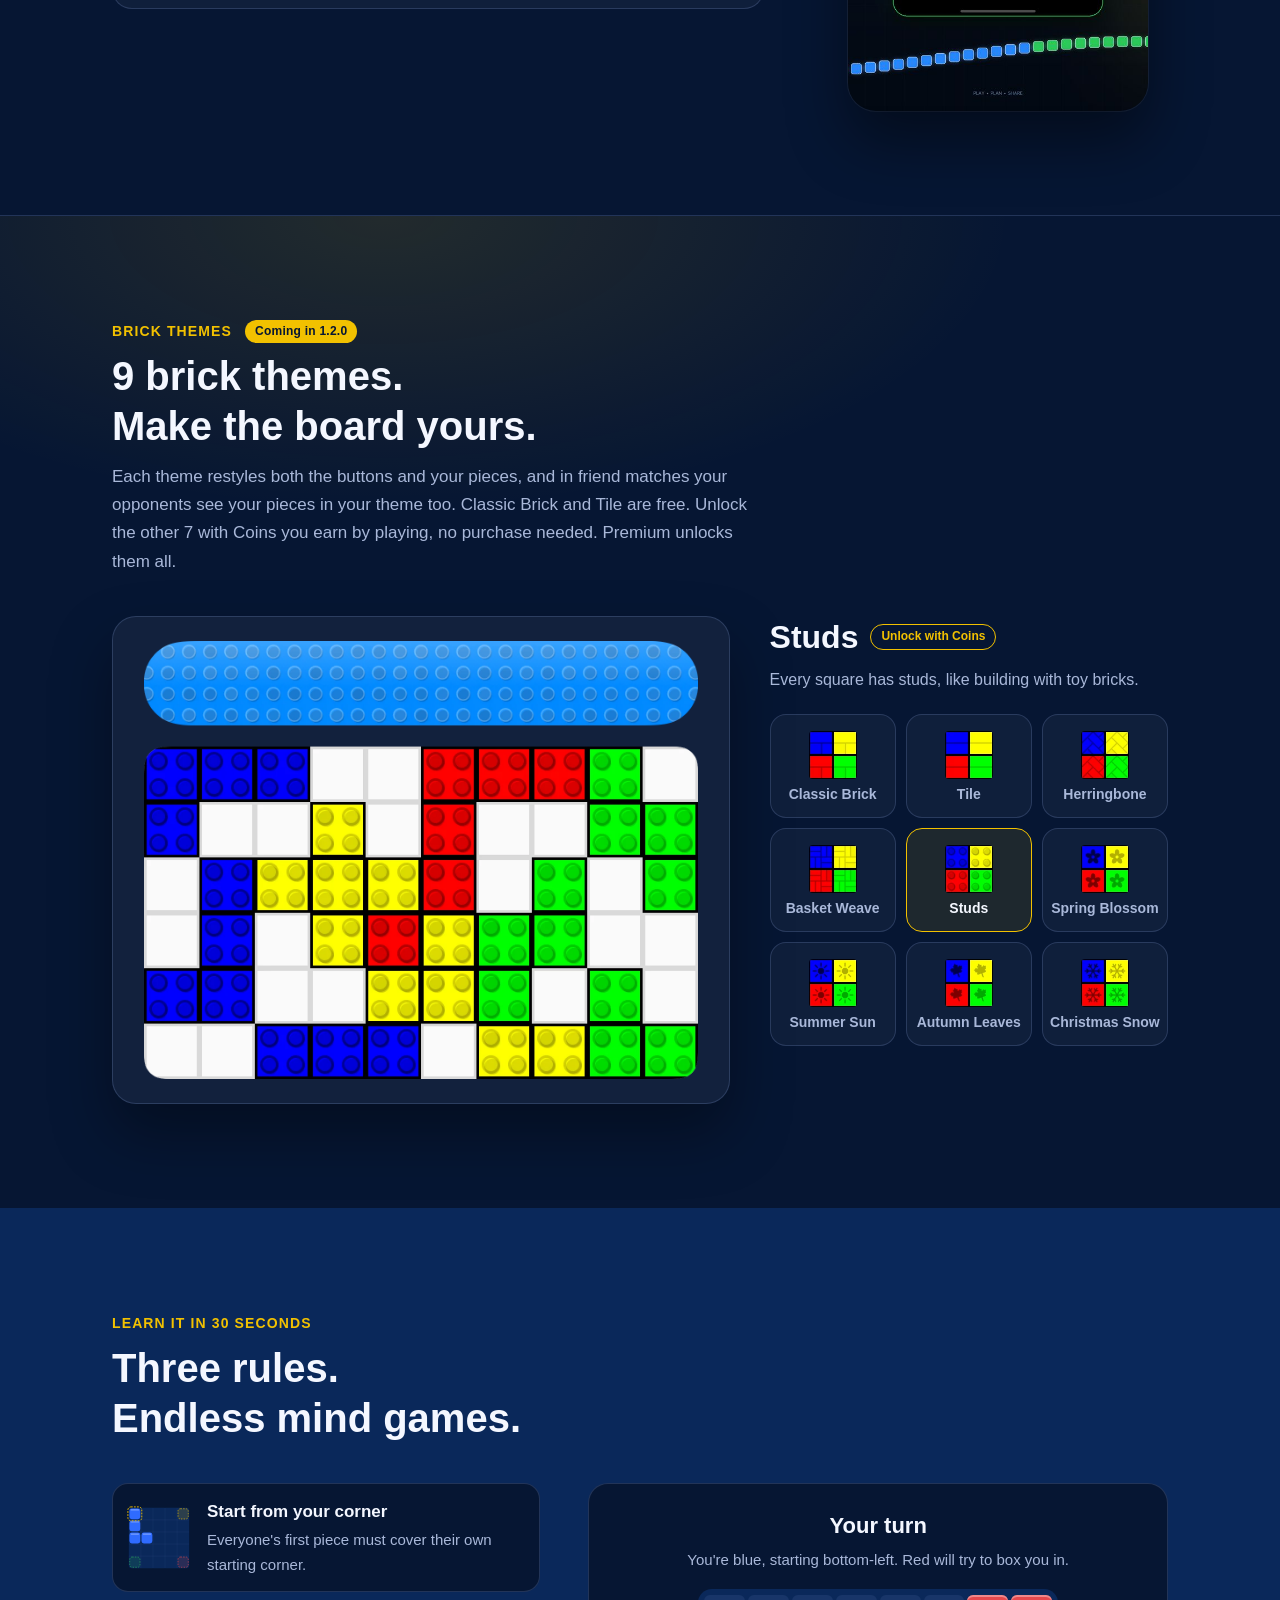
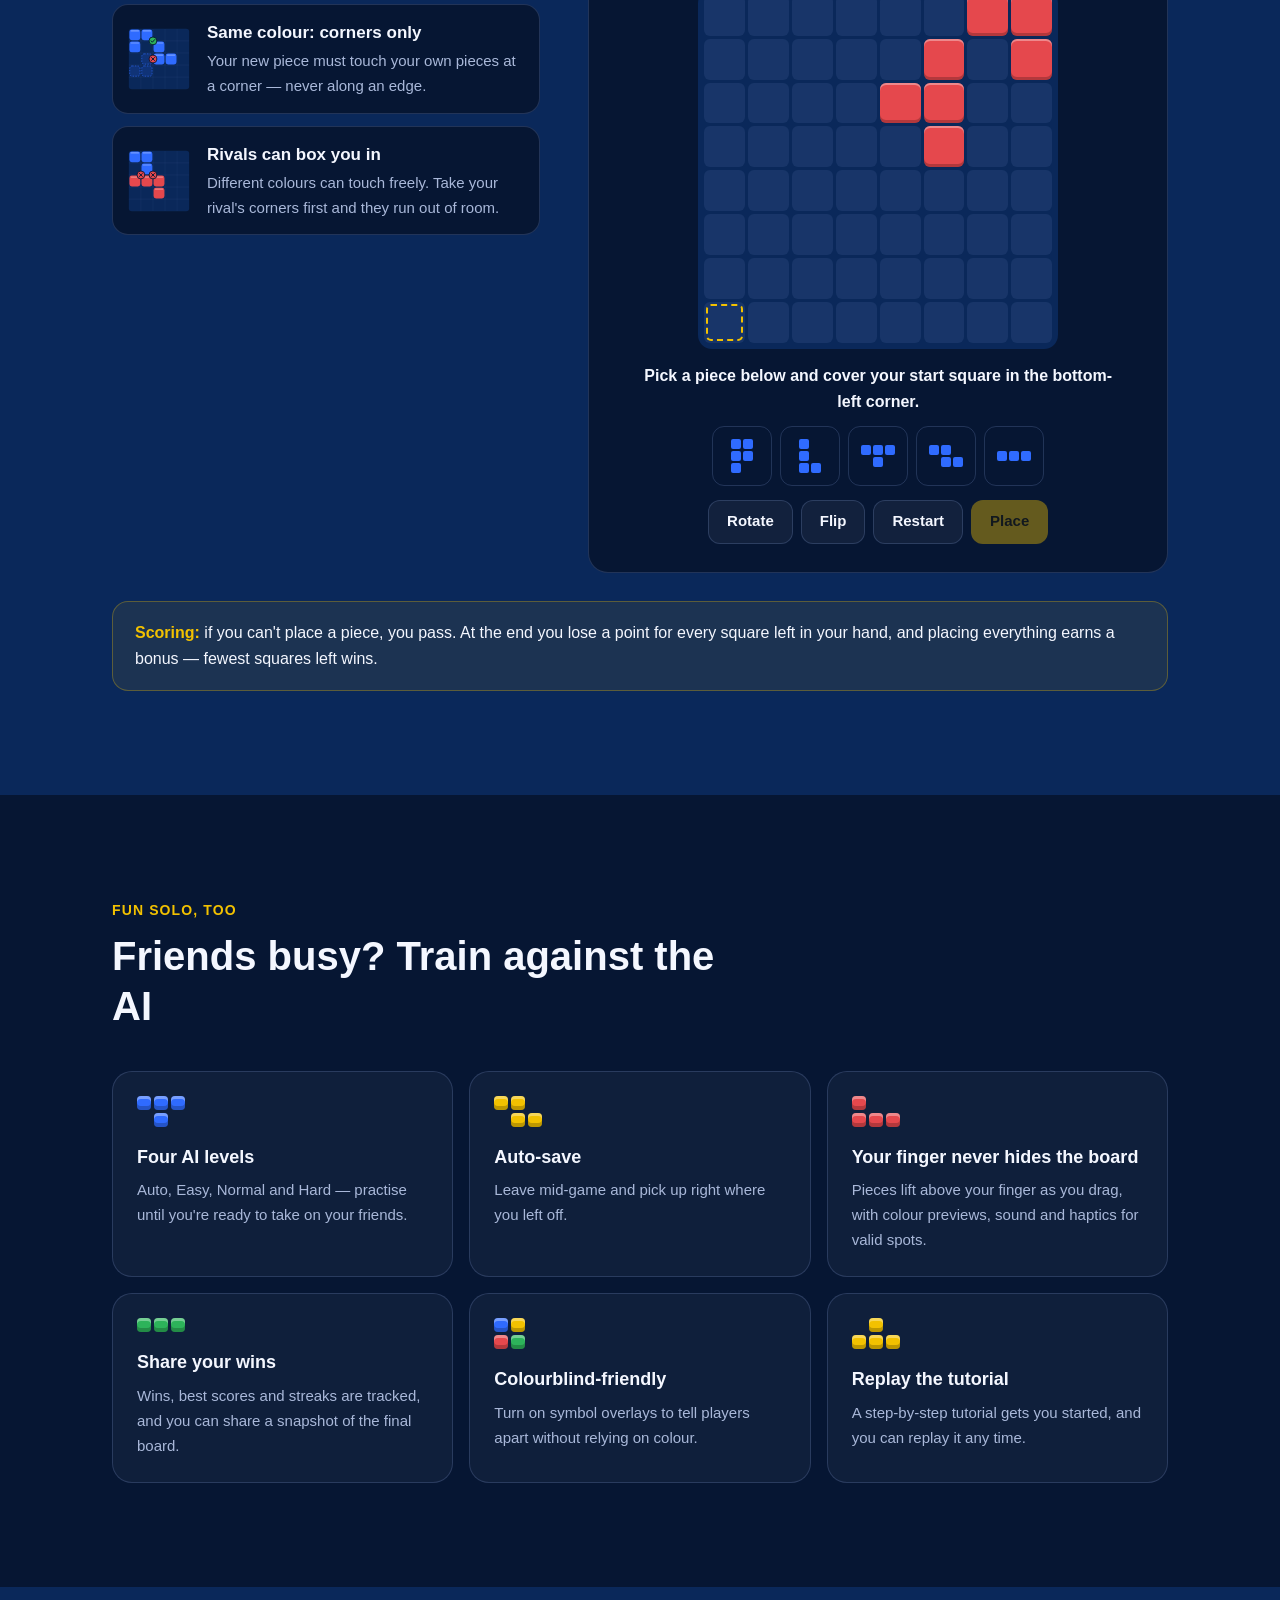
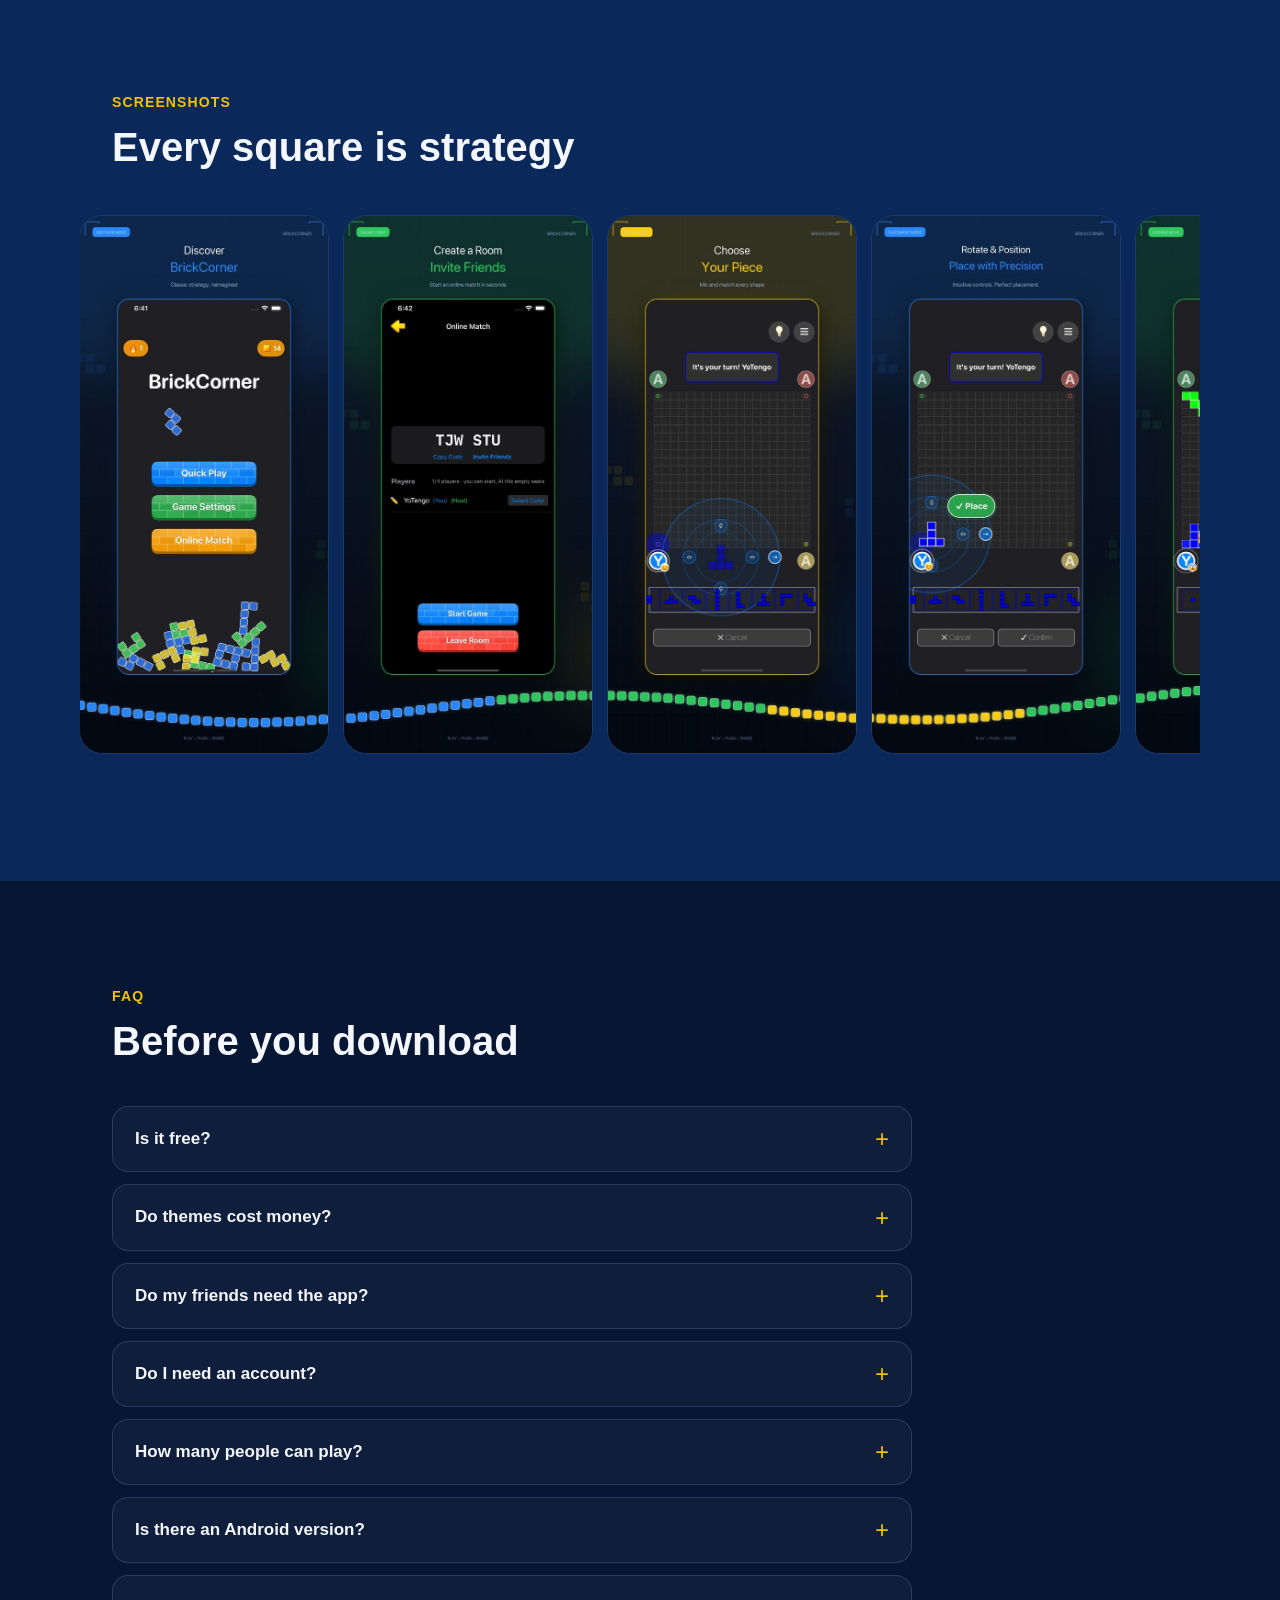
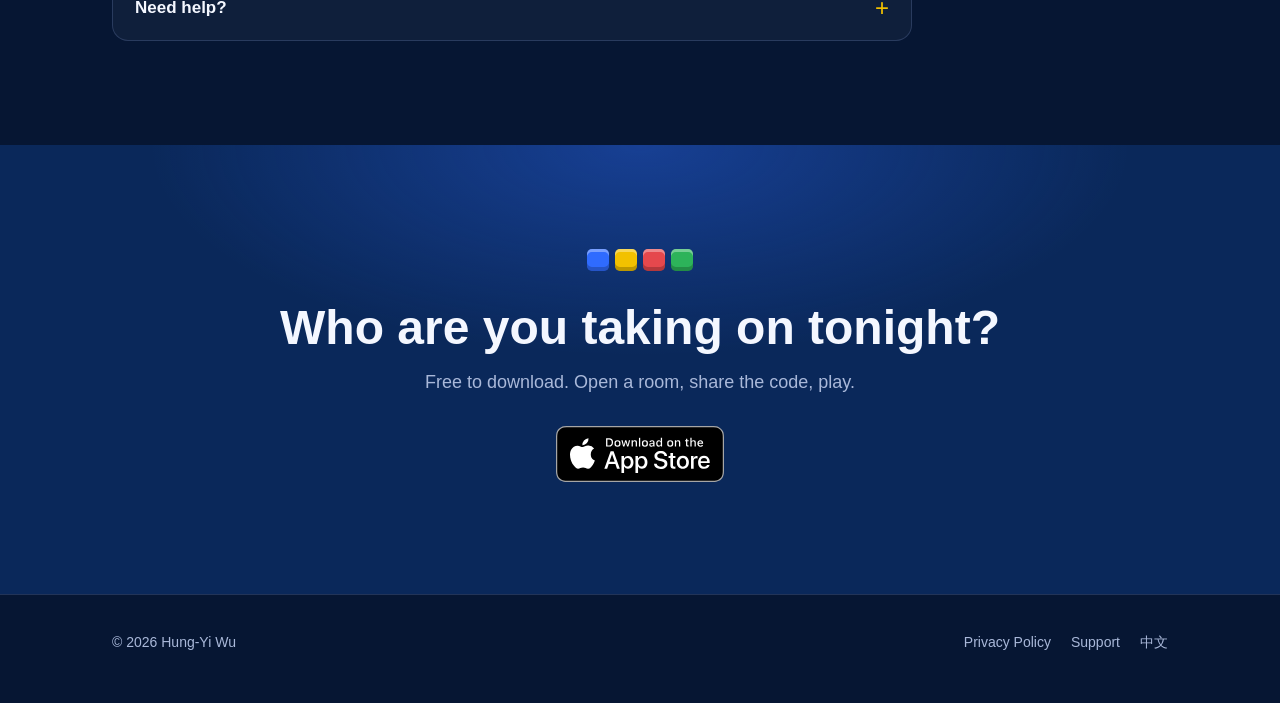
==== commit 568239ba: "主題區：好友對戰時對手也看得到你的拼塊主題（1.2.0） Co-Authored-By: Claude Opus 5.5 <noreply@anthropic.com> Claude-Session:" ====
--- a/en/index.html
+++ b/en/index.html
@@ -116,7 +116,7 @@
       <div class="section-head">
         <p class="kicker">Brick themes <span class="soon">Coming in 1.2.0</span></p>
         <h2>9 brick themes.<br>Make the board yours.</h2>
-        <p>Each theme restyles both the buttons and your pieces. Classic Brick and Tile are free. Unlock the other 7 with Coins you earn by playing, no purchase needed. Premium unlocks them all.</p>
+        <p>Each theme restyles both the buttons and your pieces, and in friend matches your opponents see your pieces in your theme too. Classic Brick and Tile are free. Unlock the other 7 with Coins you earn by playing, no purchase needed. Premium unlocks them all.</p>
       </div>
       <div class="showcase">
         <img class="showcase-img" src="../assets/img/themes/showcase/studs.webp" alt="Studs theme: a button on top, pieces on the board below"
--- a/assets/site.css
+++ b/assets/site.css
@@ -9,9 +9,10 @@
   --text: #f4f7ff;
   --muted: #a9b8d9;
   --blue: #2f6bff;
-  --yellow: #ffd21f;
-  --red: #ff4848;
-  --green: #34d058;
+  /* 玩家四色：跟 App 的 GameTheme.PlayerColors 同一組，明度接近、紅綠黃之間拉開（色弱也分得出） */
+  --yellow: #f2c100;
+  --red: #e5484d;
+  --green: #2db35a;
   --radius: 20px;
   --max: 1120px;
   --font: -apple-system, BlinkMacSystemFont, "SF Pro Text", "PingFang TC", "Noto Sans TC",
@@ -112,7 +113,7 @@
   padding: 112px 0 72px;
   background:
     radial-gradient(1200px 600px at 85% 10%, rgba(47, 107, 255, 0.35), transparent 60%),
-    radial-gradient(800px 500px at 0% 100%, rgba(255, 210, 31, 0.12), transparent 60%),
+    radial-gradient(800px 500px at 0% 100%, rgba(242, 193, 0, 0.12), transparent 60%),
     linear-gradient(180deg, var(--navy-800), var(--navy-900));
   overflow: hidden;
 }
@@ -148,8 +149,8 @@
   font-size: 14px;
   font-weight: 700;
   color: var(--yellow);
-  background: rgba(255, 210, 31, 0.1);
-  border: 1px solid rgba(255, 210, 31, 0.35);
+  background: rgba(242, 193, 0, 0.1);
+  border: 1px solid rgba(242, 193, 0, 0.35);
   padding: 4px 12px;
   border-radius: 999px;
   margin: 0 0 20px;
@@ -485,7 +486,7 @@
 .trial-cell.is-red { background: var(--red); }
 
 .trial-cell.ghost-ok { background: rgba(47, 107, 255, 0.6); outline: 2px solid var(--green); outline-offset: -2px; }
-.trial-cell.ghost-bad { background: rgba(255, 72, 72, 0.3); outline: 2px solid var(--red); outline-offset: -2px; }
+.trial-cell.ghost-bad { background: rgba(229, 72, 77, 0.3); outline: 2px solid var(--red); outline-offset: -2px; }
 
 .trial-cell.is-start::after,
 .trial-cell.is-corner::after {
@@ -547,7 +548,7 @@
 
 .trial-piece[aria-pressed="true"] {
   border-color: var(--yellow);
-  background: rgba(255, 210, 31, 0.12);
+  background: rgba(242, 193, 0, 0.12);
 }
 
 .trial-piece .mini-shape { display: grid; gap: 2px; }
@@ -603,8 +604,8 @@
   margin: 28px 0 0;
   padding: 18px 22px;
   border-radius: 16px;
-  background: rgba(255, 210, 31, 0.08);
-  border: 1px solid rgba(255, 210, 31, 0.3);
+  background: rgba(242, 193, 0, 0.08);
+  border: 1px solid rgba(242, 193, 0, 0.3);
   color: var(--text);
 }
 
@@ -655,7 +656,7 @@
 
 #themes {
   background:
-    radial-gradient(900px 420px at 30% 0%, rgba(255, 210, 31, 0.12), transparent 70%),
+    radial-gradient(900px 420px at 30% 0%, rgba(242, 193, 0, 0.12), transparent 70%),
     var(--navy-900);
   border-top: 1px solid var(--line);
 }
@@ -772,7 +773,7 @@
 
 .theme-chip[aria-pressed="true"] {
   border-color: var(--yellow);
-  background: rgba(255, 210, 31, 0.1);
+  background: rgba(242, 193, 0, 0.1);
   color: var(--text);
 }
 
@@ -1021,7 +1022,7 @@
   background: var(--yellow);
   color: #231b00;
   box-shadow: inset 0 3px 0 rgba(255, 255, 255, 0.45), inset 0 -5px 0 rgba(0, 0, 0, 0.18),
-    0 12px 30px rgba(255, 210, 31, 0.25);
+    0 12px 30px rgba(242, 193, 0, 0.25);
 }
 
 .btn-primary:active { transform: translateY(1px); }
